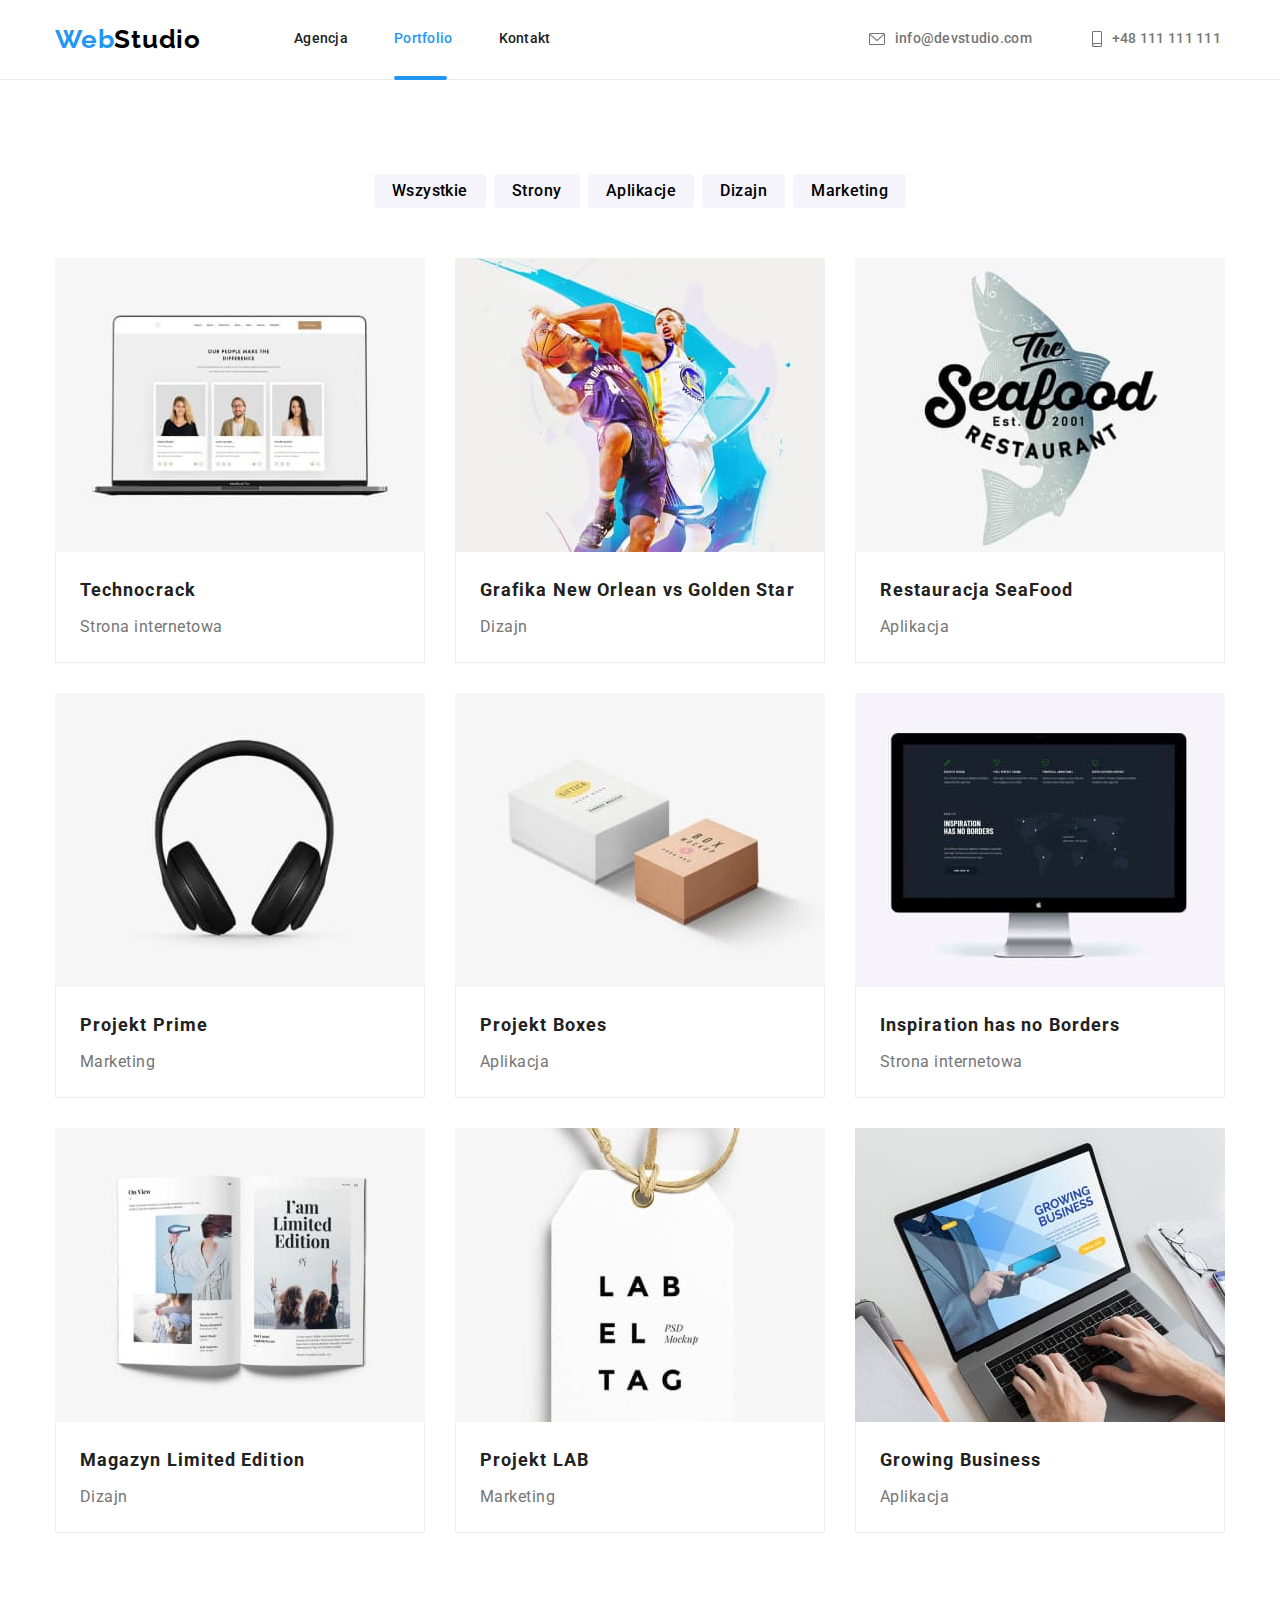
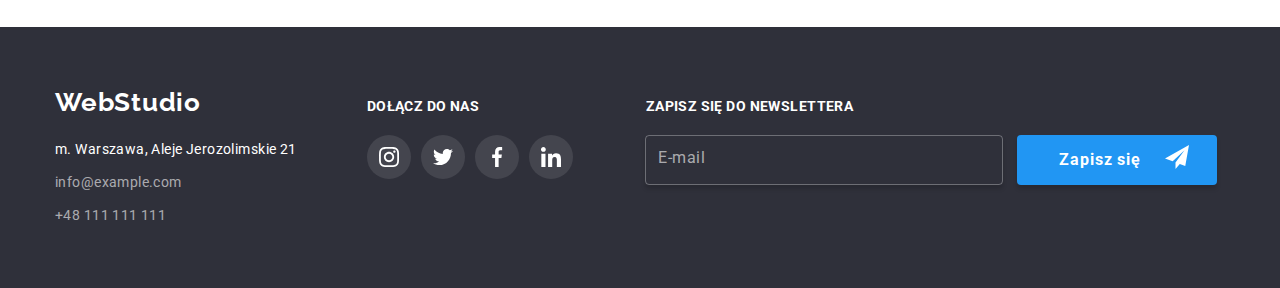
==== portfolio.html @ 15842cd3 "header bem beginning" ====
<!DOCTYPE html>
<html lang="pl">
  <head>
    <meta charset="UTF-8" />
    <meta name="viewport" content="width=device-width, initial-scale=1.0" />
    <link
      rel="stylesheet"
      href="https://cdnjs.cloudflare.com/ajax/libs/modern-normalize/1.0.0/modern-normalize.min.css"
    />
    <link rel="stylesheet" type="text/css" href="./css/style.css" />
    <link rel="preconnect" href="https://fonts.googleapis.com" />
    <link rel="preconnect" href="https://fonts.gstatic.com" crossorigin />
    <link
      href="https://fonts.googleapis.com/css2?family=Raleway:wght@700&family=Roboto:wght@400;500;700;900&display=swap"
      rel="stylesheet"
    />
    <title>Portfolio</title>
  </head>
  <body class="body">
    <header class="header header-portfolio">
      <div class="container">
        <div class="header__wrapper">
          <a class="logo" href="./index.html"><span class="logo__highlight">Web</span>Studio</a>
          <nav class="navigation">
            <ul class="navigation__list">
              <li class="navigation__element">
                <a class="navigation__link link" href="./index.html">Agencja</a>
              </li>
              <li class="navigation__element">
                <a class="navigation__link link" href="./portfolio.html"
                  ><span class="navigation__highlight">Portfolio</span></a
                >
              </li>
              <li class="navigation__element">
                <a class="navigation__link link" href="./index.html">Kontakt</a>
              </li>
            </ul>
          </nav>
       <div class="contacts">
            <ul class="contacts__list">
              <li class="contacts__element">
                <a class="contacts__link link" href="mailto:info@devstudio.com"
                  ><svg class="contacts__icon contact__icon-mail">
                    <use href="./images/icons.svg#icon-envelope"></use>
                  </svg>
                  info@devstudio.com</a
                >
              </li>
              <li class="contacts__element">
                <a class="contacts__link link" href="tel:+48111111111"
                  ><svg class="contacts__icon contact__icon-phone">
                    <use href="./images/icons.svg#icon-smartphone"></use></svg
                  >+48 111 111 111</a
                >
              </li>
            </ul>
          </div>
        </div>
      </div>
    </header>

    <main class="main">
      <div class="container">
        <div class="buttons-portfolio section">
          <ul class="buttons-portfolio-list">
            <li>
              <button class="portfolio-button" type="button">Wszystkie</button>
            </li>
            <li>
              <button class="portfolio-button" type="button">Strony</button>
            </li>
            <li>
              <button class="portfolio-button" type="button">Aplikacje</button>
            </li>
            <li>
              <button class="portfolio-button" type="button">Dizajn</button>
            </li>
            <li>
              <button class="portfolio-button" type="button">Marketing</button>
            </li>
          </ul>
        </div>
      </div>
      <div class="container">
        <div class="projects section">
          <ul class="project-list">
            <li class="project-description">
              <figure class="project-figure">
                <div class="project-image-box">
                  <img
                    src="./images/project1.jpg"
                    alt="Widok monitora laptopa, na którym wyświetlona jest strona internetowa. Strona główna wyświetla nagłówek oraz pod nim zdjęcia trzech specjalistów z krótką notą informacyjną."
                    width="370"
                    height="294"
                  />
                  <div class="overlay-portfolio">
                    <p class="overlay-portfolio-paragraph">
                      Technocrack jest popularną platformą wykorzystywaną do
                      rozpowszechniania koronawirusa. Firmy wykorzystują tę
                      platformę do celów szpiegowskich i ataków na
                      niezabezpieczone serwery konkurencji
                    </p>
                  </div>
                </div>
                <figcaption class="project-figure-caption">
                  <h4 class="project-name">Technocrack</h4>
                  <p class="project-type">Strona internetowa</p>
                </figcaption>
              </figure>
            </li>
            <li class="project-description">
              <figure class="project-figure">
                <div class="project-image-box">
                  <img
                    src="./images/project2.jpg"
                    alt="Plakat przedstawiający dwóch koszykarzy, z których jeden jest w wyskoku do rzucenia piłką, a drugi próbuje go zablokować. Akcja dzieje się na dwukolorowym niebiesko-szarym tle dodającym dynamicznego wyglądu."
                    width="370"
                    height="294"
                  />
                  <div class="overlay-portfolio">
                    <p class="overlay-portfolio-paragraph">
                      Technocrack jest popularną platformą wykorzystywaną do
                      rozpowszechniania koronawirusa. Firmy wykorzystują tę
                      platformę do celów szpiegowskich i ataków na
                      niezabezpieczone serwery konkurencji
                    </p>
                  </div>
                </div>
                <figcaption class="project-figure-caption">
                  <h4 class="project-name">
                    Grafika New Orlean vs Golden Star
                  </h4>
                  <p class="project-type">Dizajn</p>
                </figcaption>
              </figure>
            </li>
            <li class="project-description">
              <figure class="project-figure">
                <div class="project-image-box">
                  <img
                    src="./images/project3.jpg"
                    alt="Zaprojektowane logo aplikacji restauracji The Seafood. Czarne logo z nazwą, datą utworzenia i podpisem restauracja jest umieszczone na tle sylwetki pstrąga w kolorach szarości. Pstrąg umieszczony jest wertykalnie, głową do góry i zakrzywiony w lewo ogonem na dole."
                    width="370"
                    height="294"
                  />
                  <div class="overlay-portfolio">
                    <p class="overlay-portfolio-paragraph">
                      Technocrack jest popularną platformą wykorzystywaną do
                      rozpowszechniania koronawirusa. Firmy wykorzystują tę
                      platformę do celów szpiegowskich i ataków na
                      niezabezpieczone serwery konkurencji
                    </p>
                  </div>
                </div>
                <figcaption class="project-figure-caption">
                  <h4 class="project-name">Restauracja SeaFood</h4>
                  <p class="project-type">Aplikacja</p>
                </figcaption>
              </figure>
            </li>
            <li class="project-description">
              <figure class="project-figure">
                <div class="project-image-box">
                  <img
                    src="./images/project4.jpg"
                    alt="Proste czare słuchawki nauszne."
                    width="370"
                    height="294"
                  />
                  <div class="overlay-portfolio">
                    <p class="overlay-portfolio-paragraph">
                      Technocrack jest popularną platformą wykorzystywaną do
                      rozpowszechniania koronawirusa. Firmy wykorzystują tę
                      platformę do celów szpiegowskich i ataków na
                      niezabezpieczone serwery konkurencji
                    </p>
                  </div>
                </div>
                <figcaption class="project-figure-caption">
                  <h4 class="project-name">Projekt Prime</h4>
                  <p class="project-type">Marketing</p>
                </figcaption>
              </figure>
            </li>
            <li class="project-description">
              <figure class="project-figure">
                <div class="project-image-box">
                  <img
                    src="./images/project5.jpg"
                    alt=" Dwa pudełka: białe i beżowe, ustawione w pewnej odległości, ale w jednej linii. Jedno pudełko wygląda naj oddalone przedłużenie drugiego pudełka."
                    width="370"
                    height="294"
                  />
                  <div class="overlay-portfolio">
                    <p class="overlay-portfolio-paragraph">
                      Technocrack jest popularną platformą wykorzystywaną do
                      rozpowszechniania koronawirusa. Firmy wykorzystują tę
                      platformę do celów szpiegowskich i ataków na
                      niezabezpieczone serwery konkurencji
                    </p>
                  </div>
                </div>
                <figcaption class="project-figure-caption">
                  <h4 class="project-name">Projekt Boxes</h4>
                  <p class="project-type">Aplikacja</p>
                </figcaption>
              </figure>
            </li>
            <li class="project-description">
              <figure class="project-figure">
                <div class="project-image-box">
                  <img
                    src="./images/project6.jpg"
                    alt="Widok monitora komputera, na którym wyświetla się strona o czarnym tle i jasnej czcionce. Prawy, dolny róg zajmuje mapa świata w skali szarości z zaznaczonymi poprzez białe punkty różnymi miejscami."
                    width="370"
                    height="294"
                  />
                  <div class="overlay-portfolio">
                    <p class="overlay-portfolio-paragraph">
                      Technocrack jest popularną platformą wykorzystywaną do
                      rozpowszechniania koronawirusa. Firmy wykorzystują tę
                      platformę do celów szpiegowskich i ataków na
                      niezabezpieczone serwery konkurencji
                    </p>
                  </div>
                </div>
                <figcaption class="project-figure-caption">
                  <h4 class="project-name">Inspiration has no Borders</h4>
                  <p class="project-type">Strona internetowa</p>
                </figcaption>
              </figure>
            </li>
            <li class="project-description">
              <figure class="project-figure">
                <div class="project-image-box">
                  <img
                    src="./images/project7.jpg"
                    alt="Widok otwartego magazynu, w którym po lewej stronie znajduje się zdjęcie kobiety. Kobieta ta trzyma suszarkę w prawej ręce i suszy włosy w taki sposób, że całe są zwiane na jej twarz, którą całowicie przesłaniaja. Po prawej stronie magazynu znajduje się logo I'am Limited Edition oraz zdjęcie dwóch kobiet obróconych plecami do obiektywu. Kobiety mają długie brązowe włosy, stoją ramię w ramię. Każda z nich trzyma uniesioną oddaloną od koleżanki rękę do góry pokazując znak peace."
                    width="370"
                    height="294"
                  />
                  <div class="overlay-portfolio">
                    <p class="overlay-portfolio-paragraph">
                      Technocrack jest popularną platformą wykorzystywaną do
                      rozpowszechniania koronawirusa. Firmy wykorzystują tę
                      platformę do celów szpiegowskich i ataków na
                      niezabezpieczone serwery konkurencji
                    </p>
                  </div>
                </div>
                <figcaption class="project-figure-caption">
                  <h4 class="project-name">Magazyn Limited Edition</h4>
                  <p class="project-type">Dizajn</p>
                </figcaption>
              </figure>
            </li>
            <li class="project-description">
              <figure class="project-figure">
                <div class="project-image-box">
                  <img
                    src="./images/project8.jpg"
                    alt="Prezentacja prostej białej etykiety na konopnym sznurku. Etykieta czarnymi, wytłuszczonymi literami ma wydrukowany napis LAB EL TAG, w czego każdy fragment znajduje się w innym wierszu. Przy literach EL znajduje się niewielki napis wydrukowany czarną kursywą PSD Mockup. "
                    width="370"
                    height="294"
                  />
                  <div class="overlay-portfolio">
                    <p class="overlay-portfolio-paragraph">
                      Technocrack jest popularną platformą wykorzystywaną do
                      rozpowszechniania koronawirusa. Firmy wykorzystują tę
                      platformę do celów szpiegowskich i ataków na
                      niezabezpieczone serwery konkurencji
                    </p>
                  </div>
                </div>
                <figcaption class="project-figure-caption">
                  <h4 class="project-name">Projekt LAB</h4>
                  <p class="project-type">Marketing</p>
                </figcaption>
              </figure>
            </li>
            <li class="project-description">
              <figure class="project-figure">
                <div class="project-image-box">
                  <img
                    src="./images/project9.jpg"
                    alt=" Widok laptopa, na którego klawiaturze ktoś trzyma dłonie. Na monitorze wyświetla się strona internetowa o niebieskim nagłówku GROWING BUSINESS po prawej stronie. Po lewej stronie znajduje się zdjęcie sylwetki mężczyzny w grafitowym garniturze, od szyji do pasa, Mężczyzna trzyma w dłoni tablet, na który wskazuje palcem."
                    width="370"
                    height="294"
                  />
                  <div class="overlay-portfolio">
                    <p class="overlay-portfolio-paragraph">
                      Technocrack jest popularną platformą wykorzystywaną do
                      rozpowszechniania koronawirusa. Firmy wykorzystują tę
                      platformę do celów szpiegowskich i ataków na
                      niezabezpieczone serwery konkurencji
                    </p>
                  </div>
                </div>
                <figcaption class="project-figure-caption">
                  <h4 class="project-name">Growing Business</h4>
                  <p class="project-type">Aplikacja</p>
                </figcaption>
              </figure>
            </li>
          </ul>
        </div>
      </div>
    </main>
    <footer class="footer">
      <div class="container">
        <div class="footer-box">
          <div class="footer-left">
            <a class="logo" href="./index.html"><span>Web</span>Studio</a>
            <address class="address">
              <ul class="address-list">
                <li>m. Warszawa, Aleje Jerozolimskie 21</li>
                <li>
                  <a class="footer-link link" href="mailto:info@example.com"
                    >info@example.com</a
                  >
                </li>
                <li>
                  <a class="footer-link link" href="tel:+48111111111"
                    >+48 111 111 111</a
                  >
                </li>
              </ul>
            </address>
          </div>
          <div class="footer-media">
            <h3 class="footer-media-header">Dołącz do nas</h3>

            <ul class="footer-media-list">
              <li>
                <a
                  href="https://www.instagram.com/"
                  rel="noopener noreferrer"
                  target="_blank"
                >
                  <svg class="footer-media-icon">
                    <use href="./images/icons.svg#icon-instagram"></use></svg
                ></a>
              </li>
              <li>
                <a
                  href="https://www.twitter.com/"
                  rel="noopener noreferrer"
                  target="_blank"
                >
                  <svg class="footer-media-icon">
                    <use href="./images/icons.svg#icon-twitter"></use></svg
                ></a>
              </li>
              <li>
                <a
                  href="https://www.facebook.com/"
                  rel="noopener noreferrer"
                  target="_blank"
                >
                  <svg class="footer-media-icon">
                    <use href="./images/icons.svg#icon-facebook"></use></svg
                ></a>
              </li>
              <li>
                <a
                  href="https://www.linkedin.com/"
                  rel="noopener noreferrer"
                  target="_blank"
                >
                  <svg class="footer-media-icon">
                    <use href="./images/icons.svg#icon-linkedin"></use></svg
                ></a>
              </li>
            </ul>
          </div>
          <div class="footer-sub">
            <form class="footer-form" name="signup-footer-form">
              <fieldset class="footer-form-fieldset">
                <label class="footer-form-label" for="sub-email"
                  >Zapisz się do newslettera</label
                >

                <input
                  class="footer-form-input"
                  type="email"
                  name="subscribtion-email"
                  id="sub-email"
                  placeholder="E-mail"
                  required
                />
              </fieldset>
              <button class="footer-form-button" type="submit">
                Zapisz się<svg class="footer-form-icon">
                  <use href="./images/icons.svg#icon-send"></use>
                </svg>
              </button>
            </form>
          </div>
        </div>
      </div>
    </footer>
  </body>
</html>
---- css/style.css ----
/* General settings */
:root {
  --brand-color: #2196f3;
  --pure-white: #fff;
  --secound-white: #f5f4fa;
  --creme-white: #ececec;
  --grey-icons: #afb1b8;
  --grey-circle: rgba(255, 255, 255, 0.1);
  --grey-tone: #757575;
  --grey-shadow: rgba(255, 255, 255, 0.6);
  --background-blueish: #2f303a;
}

.body {
  font-family: 'Roboto', sans-serif;
  font-size: 14px;
  font-weight: 400;
  background-color: #e5e5e5;
  color: #212121;
  line-height: 1.14;
  max-width: 1600px;
  margin: 0 auto;
  box-shadow: 0px 4px 4px rgba(0, 0, 0, 0.25), 0px 4px 4px rgba(0, 0, 0, 0.25);
}
/* General settings */
/*  */
/* Box settings */
h1,
h2,
h3,
h4,
p,
ul {
  margin: 0 0;
  padding: 0 0;
}
.container {
  max-width: 1200px;
  padding: 0 15px;
  margin: auto;
}
.section {
  padding-top: 94px;
  padding-bottom: 94px;
}
.buttons-portfolio {
  padding-bottom: 0px;
}
.projects {
  padding-top: 50px;
}
.header,
.header-portfolio {
  padding: 23.94px;
  background-color: var(--pure-white);
  border-bottom: 1px solid var(--creme-white);
  position: relative;
}
.header__wrapper {
  display: flex;
  align-items: center;
  justify-content: space-between;
  padding-right: 2px;
}
.navigation {
  display: flex;
  flex-grow: 2;
}
.navigation__list {
  display: flex;
  padding-left: 93px;
  gap: 46px;
}
.contacts {
  display: flex;
  justify-self: flex-end;
  align-items: center;
}
.contacts__list {
  display: flex;
  gap: 50px;
  padding-right: 2px;
}
.contacts__link {
  display: flex;
  align-items: center;
}
.footer-box {
  display: flex;
  gap: 70px;
}
.description {
  padding-bottom: 0px;
}
.description-list {
  display: flex;
  justify-items: center;
  gap: 30px;
}
.introduction {
  background-color: var(--background-blueish);
  background-image: linear-gradient(rgba(47, 48, 58, 0.4), rgba(47, 48, 58, 0.4)),
    url('../images/backgroundimage.jpg');
  background-size: cover;
  background-clip: padding-box;
  width: 100%;
  height: 100%;
  background-position: center;
  padding: 200px;
}
.team {
  background-color: var(--secound-white);
}

.team-member {
  background-color: var(--pure-white);
  box-shadow: 0px 1px 3px rgba(0, 0, 0, 0.12), 0px 1px 1px rgba(0, 0, 0, 0.14),
    0px 2px 1px rgba(0, 0, 0, 0.2);
  border-radius: 0px 0px 4px 4px;
}
.footer {
  background-color: var(--background-blueish);
  padding-top: 60px;
  padding-bottom: 60px;
}
.main {
  background-color: var(--pure-white);
}
.team-member-figure {
  display: block;
  width: 100%;
  margin: 0 0;
}
.project-list {
  flex-basis: auto;
  display: flex;
  flex-wrap: wrap;
  gap: 30px;
  padding: 0;
}
.project-description {
  max-width: 370px;
  background-color: var(--pure-white);
  overflow: hidden;
  transition: box-shadow 250ms;
  transition-timing-function: cubic-bezier(0.4, 0, 0.2, 1);
}
.project-description:hover,
.project-description:focus {
  box-shadow: 0px 1px 1px rgba(0, 0, 0, 0.12), 0px 4px 4px rgba(0, 0, 0, 0.06),
    1px 4px 6px rgba(0, 0, 0, 0.16);
}
.project-figure {
  margin: 0 0;
  display: block;
}
.project-figure-caption {
  border: 1px solid #eee;
  border-top: none;
}
.project-figure img {
  display: block;
  width: 100%;
}
.client {
  border: 1px solid #afb1b8;
  border-radius: 4px;
  width: 170px;
  height: 92px;
  transition: fill 250ms, border-color 250ms;
  transition-timing-function: cubic-bezier(0.4, 0, 0.2, 1);
}
/* Box settings */
/*  */
/* Logo settings */
.logo {
  display: flex;
  justify-self: flex-start;
  font-family: 'Raleway';
  font-weight: 700;
  font-size: 26px;
  line-height: 1.19;
  letter-spacing: 0.03em;
  text-decoration: none;
  cursor: pointer;
}
.header .logo,
.header-portfolio .logo {
  color: #000;
}
.logo__highlight {
  color: var(--brand-color);
}
.footer .logo {
  color: var(--pure-white);
  padding-bottom: 20px;
}

/* Logo settings */
/*  */
/* Link settings */
.link {
  text-decoration: none;
  transition: color 250ms;
  transition-timing-function: cubic-bezier(0.4, 0, 0.2, 1);
}
a.link {
  color: inherit;
}
.link:hover,
.link:focus {
  color: var(--brand-color);
}
.navigation__highlight {
  color: var(--brand-color);
}
.header-portfolio .navigation__highlight::after {
  content: '';
  display: block;
  background-color: var(--brand-color);
  width: 58px;
  height: 4px;
  border: 1px;
  border-radius: 2px;
  position: absolute;
  bottom: -1px;
}
.header .navigation__highlight::after {
  content: '';
  display: block;
  background-color: var(--brand-color);
  width: 53px;
  height: 4px;
  border: 1px;
  border-radius: 2px;
  position: absolute;
  bottom: -1px;
}
.link:active,
.link:visited {
  color: initial;
}
.navigation__link {
  font-weight: 500;
  letter-spacing: 0.02em;
}
.navigation__link:hover,
.navigation__link:focus,
.footer-link:hover,
.footer-link:focus {
  color: var(--brand-color);
}
.contacts a {
  font-weight: 500;
  letter-spacing: 0.02em;
  color: var(--grey-tone);
}
.address-list a {
  color: var(--grey-shadow);
}

/* Link settings */
/*  */
/* Buttons of all type */
.introduction-button {
  margin: 0 auto;
  display: block;
  font-family: 'Roboto', sans-serif;
  width: 200px;
  height: 50px;
  font-weight: 700;
  font-size: 16px;
  line-height: 1.88;
  text-align: center;
  letter-spacing: 0.06em;
  color: var(--pure-white);
  background-color: var(--brand-color);
  box-shadow: 0px 4px 4px rgba(0, 0, 0, 0.15);
  border-radius: 4px;
  border: none;
  cursor: pointer;
}
.portfolio-button {
  font-family: 'Roboto', sans-serif;
  background-color: var(--secound-white);
  border: none;
  border-radius: 4px;
  font-weight: 500;
  font-size: 16px;
  line-height: 1.62;
  text-align: center;
  letter-spacing: 0.03em;
  cursor: pointer;
  padding: 4px 18px;
  transition: box-shadow 250ms, color 250ms, border-color 250ms, background 250ms;
  transition-timing-function: cubic-bezier(0.4, 0, 0.2, 1);
}

.portfolio-button:hover,
.portfolio-button:focus {
  background: var(--brand-color);
  color: var(--pure-white);
  box-shadow: 0px 3px 1px rgba(0, 0, 0, 0.1), 0px 1px 2px rgba(0, 0, 0, 0.08),
    0px 2px 2px rgba(0, 0, 0, 0.12);
}
/* Buttons of all type */
/*  */
/* List settings */
.navigation__list,
.contacts__list,
.secound-list,
.team-list,
.description-list,
.address-list,
.project-list,
.buttons-portfolio-list,
.footer-media-list,
.team-media-list,
.clients-list {
  list-style: none;
}
.secound-list {
  display: flex;
  gap: 30px;
}
.description-list-header {
  font-weight: 700;
  text-transform: uppercase;
  padding-bottom: 10px;
  padding-top: 30px;
}
.description-list-paragraf {
  line-height: 1.71;
  letter-spacing: 0.03em;
  color: var(--grey-tone);
}
.address-list {
  font-style: normal;
  line-height: 1.71;
  letter-spacing: 0.03em;
  color: var(--pure-white);
  display: flex;
  flex-direction: column;
  gap: 9px;
}
.team-list {
  display: flex;
  gap: 30px;
}
.buttons-portfolio-list {
  display: flex;
  gap: 8px;
  justify-content: center;
}
.footer-media-list,
.team-media-list {
  display: flex;
  gap: 10px;
  flex-wrap: nowrap;
}
.team-media-list {
  justify-content: center;
  padding-bottom: 30px;
}
.clients-list {
  display: flex;
  gap: 30px;
  flex-wrap: nowrap;
  justify-content: center;
}
/* List settings */
/*  */
/* Header settings */
.introduction-header {
  margin: 0 auto;
  max-width: 696px;
  font-weight: 900;
  font-size: 44px;
  line-height: 1.36;
  text-align: center;
  letter-spacing: 0.06em;
  text-transform: uppercase;
  color: var(--pure-white);
  padding-bottom: 30px;
}
.secound-header {
  padding-bottom: 50px;
  font-weight: 700;
  font-size: 36px;
  line-height: 1.16;
  letter-spacing: 0.03em;
  text-align: center;
}
.team-header {
  font-weight: 700;
  letter-spacing: 0.03em;
  text-transform: uppercase;
}
.footer-media-header {
  font-size: inherit;
  font-weight: 700;
  letter-spacing: 0.03em;
  text-transform: uppercase;
  color: var(--pure-white);
  padding-top: 12px;
  padding-bottom: 20px;
  font-style: normal;
}
/* Header settings */
/*  */
/* Description settings */
.teammate {
  padding-top: 30px;
  padding-bottom: 10px;
  font-weight: 500;
  font-size: 16px;
  line-height: 1.18;
  letter-spacing: 0.03em;
  text-align: center;
}
.teammate-job {
  padding-bottom: 16px;
  font-size: 16px;
  line-height: 1.18;
  letter-spacing: 0.03em;
  text-align: center;
  color: var(--grey-tone);
}
.project-name {
  font-weight: 700;
  font-size: 18px;
  line-height: 2;
  letter-spacing: 0.06em;
  padding-left: 24px;
  padding-top: 20px;
  padding-bottom: 4px;
}
.project-type {
  font-size: 16px;
  line-height: 1.88;
  letter-spacing: 0.03em;
  color: var(--grey-tone);
  padding-left: 24px;
  padding-bottom: 20px;
}

/* Description settings */
/* SVG-icons */
.contacts__icon {
  display: inline-block;
  height: 16px;
}
.contact__icon-phone {
  width: 30px;
}
.contact__icon-mail {
  width: 36px;
}
.contacts__element:hover,
.contacts__element:focus {
  --color4: var(--brand-color);
}
.footer-media-icon {
  width: 44px;
  height: 44px;
  fill: var(--pure-white);
  background-color: var(--grey-circle);
  border-radius: 50%;
  transition: background-color 250ms;
  transition-timing-function: cubic-bezier(0.4, 0, 0.2, 1);
}
.footer-media-icon:hover,
.footer-media-icon:focus {
  background-color: var(--brand-color);
}
.team-media-icon {
  width: 44px;
  height: 44px;
  border-radius: 50%;
  fill: var(--grey-icons);
  transition: fill 250ms, background-color 250ms;
  transition-timing-function: cubic-bezier(0.4, 0, 0.2, 1);
}
.team-media-icon:hover,
.team-media-icon:focus {
  fill: var(--pure-white);
  background-color: var(--brand-color);
}
.client-logo {
  width: 100%;
  height: 100%;
  fill: var(--grey-icons);
  transition: fill 250ms, border-color 250ms;
  transition-timing-function: cubic-bezier(0.4, 0, 0.2, 1);
}
.client-logo:hover,
.client-logo:focus,
.client:hover,
.client:focus {
  fill: var(--brand-color);
  border-color: var(--brand-color);
}
.description-element {
  display: flex;
  width: 270px;
  height: 120px;
  background-color: var(--secound-white);
  border-radius: 4px;
  justify-content: space-around;
  align-items: center;
}
.description-icon {
  width: 70px;
  height: 70px;
}
/* SVG-icons */
/* overlay */
.overlay-portfolio-paragraph {
  font-size: 18px;
  line-height: 1.33;
  letter-spacing: 0.03em;
  color: var(--pure-white);
  padding: 49px 5px 49px 24px;
}
.project-image-box {
  position: relative;
  overflow: hidden;
}
.overlay-portfolio {
  width: 100%;
  height: 100%;
  position: absolute;
  background-color: rgba(33, 150, 243, 0.9);
  transform: translateY(100%);
  will-change: transform;
  transition: transform 250ms;
  transition-timing-function: cubic-bezier(0.4, 0, 0.2, 1);
}

.project-description:hover .overlay-portfolio {
  transform: translateY(-100%);
}
.secound-list-element {
  position: relative;
}
.secound-list-image img {
  display: block;
}
.secound-list-overlay {
  display: block;
  position: absolute;
  width: 370px;
  height: 70px;
  padding-block: 27px;
  background-color: rgba(47, 48, 58, 0.8);
  bottom: 0;
}
.secound-list-overlay p {
  font-weight: 700;
  text-align: center;
  letter-spacing: 0.03em;
  text-transform: uppercase;
  color: var(--pure-white);
}
/* overlay */
/* Modal */
.modal {
  display: flex;
  background: rgba(0, 0, 0, 0.2);
  position: fixed;
  left: 0;
  right: 0;
  top: 0;
  bottom: 0;
  transition: visibility, opacity;
  transition-duration: 500ms;
  transition-timing-function: cubic-bezier(0.4, 0, 0.2, 1);
}
.is-hidden {
  visibility: hidden;
  opacity: 0;
  pointer-events: none;
}
.modal-box {
  box-sizing: border-box;
  width: 528px;
  height: 581px;
  background-color: var(--pure-white);
  box-shadow: 0px 1px 3px rgba(0, 0, 0, 0.12), 0px 1px 1px rgba(0, 0, 0, 0.14),
    0px 2px 1px rgba(0, 0, 0, 0.2);
  border-radius: 4px;
  cursor: initial;
  margin: auto;
  position: relative;
}
.btn-modal {
  position: absolute;
  top: 14px;
  right: 14px;
  width: 30px;
  height: 30px;
  border-radius: 50%;
  border: 1px solid rgba(0, 0, 0, 0.1);
  background-color: var(--pure-white);
  cursor: pointer;
}
.btn-modal-icon {
  fill: #000;
  width: 11px;
  height: 11px;
}
/* Modal */
/* form */
.sign-up-form {
  width: 100%;
  height: 100%;
  display: flex;
  flex-direction: column;
  justify-content: space-between;
}
.sign-up-form-legend {
  font-weight: 700;
  font-size: 20px;
  line-height: 1.15;
  text-align: center;
  letter-spacing: 0.03em;
  margin-top: 40px;
  margin-bottom: 30px;
}
.sign-up-label {
  font-size: 12px;
  line-height: 1.16;
  letter-spacing: 0.01em;
  color: var(--grey-tone);
  position: absolute;
  top: -18px;
  left: 0;
}
.sign-up-input {
  width: 100%;
  border: none;
  outline: none;
  font-size: 12px;
  letter-spacing: 0.01em;
  line-height: 1.16;
}
.sign-up-input::placeholder {
  font-size: 12px;
  line-height: 1.16;
  letter-spacing: 0.01em;
  color: rgba(117, 117, 117, 0.5);
}

.sign-up-fieldset {
  display: flex;
  position: relative;
  width: 448px;
  height: 40px;
  border: 1px solid rgba(33, 33, 33, 0.2);
  border-radius: 4px;
  margin-bottom: 28px;
  margin-left: 40px;
  padding-left: 12px;
  padding-block: 10px;
  margin-top: 0;
  will-change: bordercolor, fill;
  transition: fill 250ms, border-color 250ms;
  transition-timing-function: cubic-bezier(0.4, 0, 0.2, 1);
}
.comment-fieldset {
  width: 448px;
  height: 120px;
  resize: none;
  position: relative;
  border: 1px solid rgba(33, 33, 33, 0.2);
  border-radius: 4px;
  margin-bottom: 20px;
  margin-left: 40px;
  padding-left: 16px;
  padding-block: 11px;
  margin-top: 0;
}

.policy-link {
  color: var(--brand-color);
}
.sign-up-form-icon {
  width: 18px;
  height: 18px;
  display: flex;
  align-self: center;
  margin-right: 12px;
}
.sign-up-button {
  display: block;
  width: 200px;
  height: 50px;
  background: var(--brand-color);
  box-shadow: 0px 4px 4px rgba(0, 0, 0, 0.15);
  border-radius: 4px;
  border: none;
  cursor: pointer;
  font-weight: 700;
  font-size: 16px;
  line-height: 1.88;
  text-align: center;
  letter-spacing: 0.06em;
  color: var(--pure-white);
  font-family: inherit;
  margin-left: 164px;
  margin-bottom: 40px;
  padding: 0;
}

.sign-up-fieldset:focus-within,
.comment-fieldset:focus-within,
.sign-up-fieldset:hover,
.comment-fieldset:hover {
  border-color: var(--brand-color);
  fill: var(--brand-color);
}

.policy-checkbox-label {
  margin-top: 0;
  margin-bottom: 30px;
  margin-left: 77px;
  font-weight: 400;
  font-size: 14px;
  line-height: 1.71;
  letter-spacing: 0.03em;
  color: var(--grey-tone);
  position: relative;
}
.hidden-input {
  -moz-appearance: none;
  -webkit-appearance: none;
  appearance: none;
}
.build-in-checkbox {
  display: block;
  position: absolute;
  cursor: pointer;
  left: -22px;
  top: 3px;
  width: 16px;
  height: 15px;
  border: 2px #212121 solid;
  border-radius: 2px;
}
.custom-mark {
  position: absolute;
  display: block;
  width: 16px;
  height: 15px;
  left: -22px;
  top: 3px;
  border-radius: 2px;
  transition: background-color 250ms;
  transition-timing-function: cubic-bezier(0.4, 0, 0.2, 1);
}
.checked-mark {
  width: 13px;
  height: 10px;
  position: absolute;
  top: 3px;
  left: 1px;
}
.policy-checkbox-label input:checked ~ .custom-mark {
  background-color: var(--brand-color);
}
/* Form */
/* footer form */
.footer-form-button {
  width: 200px;
  height: 50px;
  background: var(--brand-color);
  box-shadow: 0px 4px 4px rgba(0, 0, 0, 0.15);
  color: var(--pure-white);
  font-weight: 700;
  font-size: 16px;
  line-height: 1.88;
  letter-spacing: 0.06em;
  border-radius: 4px;
  border: none;
  position: relative;
  text-align: left;
  padding-left: 42px;
  cursor: pointer;
}
.footer-form-icon {
  fill: var(--pure-white);
  width: 24px;
  height: 24px;
  position: absolute;
  right: 28px;
}
.footer-form-input {
  background-color: var(--background-blueish);
  border: none;
  outline: none;
  color: var(--pure-white);
  width: 100%;
  height: 100%;
}
.footer-form-input::placeholder {
  font-size: 16px;
  line-height: 1.25;
  letter-spacing: 0.03em;
  color: var(--grey-shadow);
}
.footer-form {
  display: flex;
  flex-wrap: nowrap;
  gap: 12px;
}
.footer-sub {
  padding-top: 48px;
}

.footer-form-fieldset {
  width: 358px;
  height: 50px;
  border: 1px solid rgba(255, 255, 255, 0.3);
  border-radius: 4px;
  position: relative;
  box-shadow: 0px 4px 4px rgba(0, 0, 0, 0.15);
}
.footer-form-label {
  font-size: inherit;
  font-weight: 700;
  line-height: 1.14;
  letter-spacing: 0.03em;
  text-transform: uppercase;
  color: var(--pure-white);
  position: absolute;
  top: -37px;
  left: 0;
}
/* footer form  */
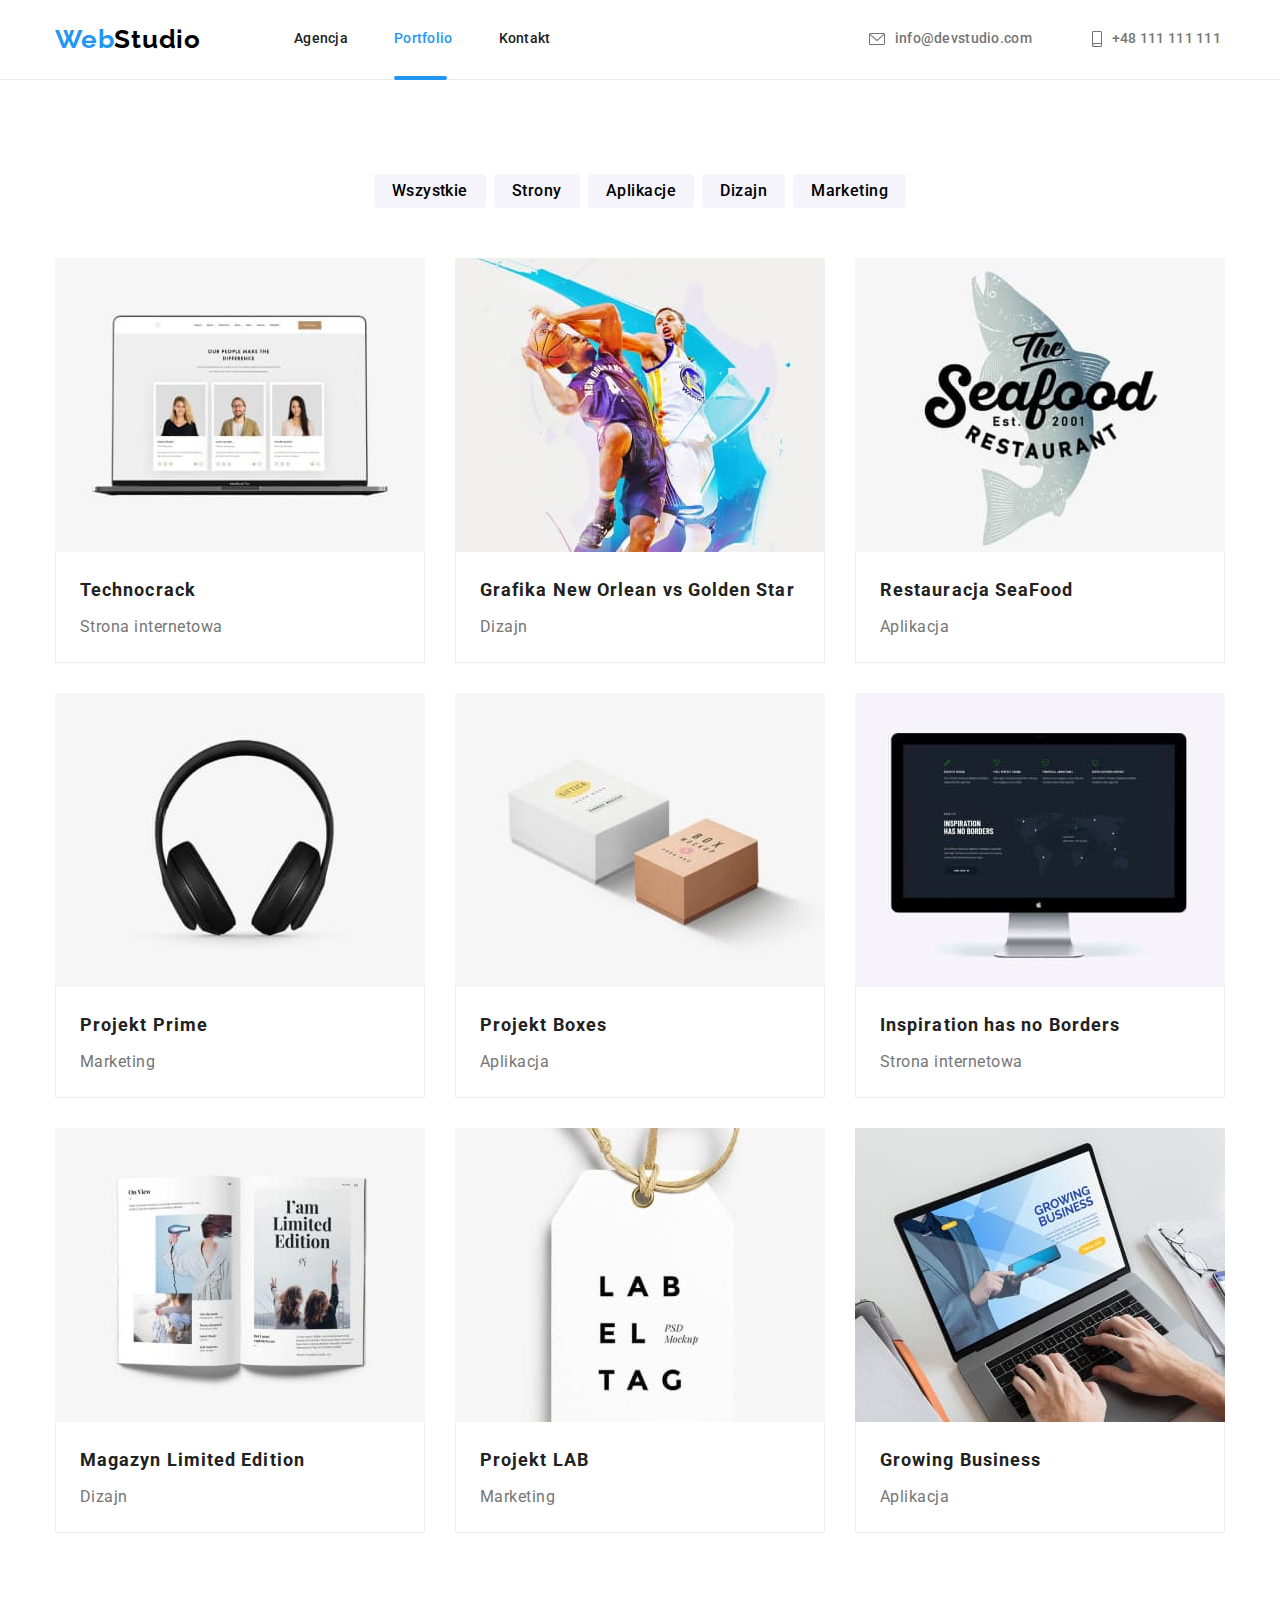
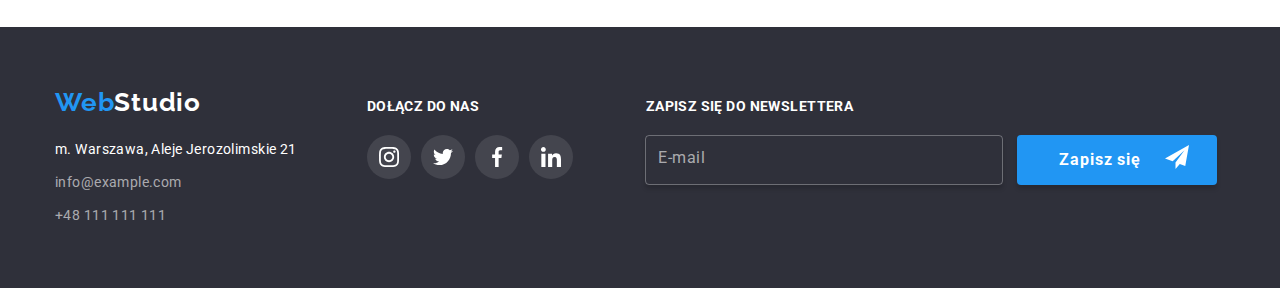
==== commit 9df7744d: "buttons hightlight settings" ====
--- a/portfolio.html
+++ b/portfolio.html
@@ -20,7 +20,9 @@
     <header class="header header-portfolio">
       <div class="container">
         <div class="header__wrapper">
-          <a class="logo" href="./index.html"><span class="logo__highlight">Web</span>Studio</a>
+          <a class="logo" href="./index.html"
+            ><span class="logo__highlight">Web</span>Studio</a
+          >
           <nav class="navigation">
             <ul class="navigation__list">
               <li class="navigation__element">
@@ -36,7 +38,7 @@
               </li>
             </ul>
           </nav>
-       <div class="contacts">
+          <div class="contacts">
             <ul class="contacts__list">
               <li class="contacts__element">
                 <a class="contacts__link link" href="mailto:info@devstudio.com"
@@ -64,19 +66,29 @@
         <div class="buttons-portfolio section">
           <ul class="buttons-portfolio-list">
             <li>
-              <button class="portfolio-button" type="button">Wszystkie</button>
+              <button class="button portfolio-button" type="button">
+                Wszystkie
+              </button>
             </li>
             <li>
-              <button class="portfolio-button" type="button">Strony</button>
+              <button class="button portfolio-button" type="button">
+                Strony
+              </button>
             </li>
             <li>
-              <button class="portfolio-button" type="button">Aplikacje</button>
+              <button class="button portfolio-button" type="button">
+                Aplikacje
+              </button>
             </li>
             <li>
-              <button class="portfolio-button" type="button">Dizajn</button>
+              <button class="button portfolio-button" type="button">
+                Dizajn
+              </button>
             </li>
             <li>
-              <button class="portfolio-button" type="button">Marketing</button>
+              <button class="button portfolio-button" type="button">
+                Marketing
+              </button>
             </li>
           </ul>
         </div>
@@ -308,9 +320,11 @@
     </main>
     <footer class="footer">
       <div class="container">
-        <div class="footer-box">
+        <div class="footer__wrapper">
           <div class="footer-left">
-            <a class="logo" href="./index.html"><span>Web</span>Studio</a>
+            <a class="logo" href="./index.html"
+              ><span class="logo__highlight">Web</span>Studio</a
+            >
             <address class="address">
               <ul class="address-list">
                 <li>m. Warszawa, Aleje Jerozolimskie 21</li>
@@ -389,7 +403,7 @@
                   required
                 />
               </fieldset>
-              <button class="footer-form-button" type="submit">
+              <button class="button footer-form-button" type="submit">
                 Zapisz się<svg class="footer-form-icon">
                   <use href="./images/icons.svg#icon-send"></use>
                 </svg>
--- a/css/style.css
+++ b/css/style.css
@@ -85,7 +85,7 @@
   display: flex;
   align-items: center;
 }
-.footer-box {
+.footer__wrapper {
   display: flex;
   gap: 70px;
 }
@@ -262,36 +262,33 @@
 /* Link settings */
 /*  */
 /* Buttons of all type */
-.introduction-button {
-  margin: 0 auto;
+.button {
   display: block;
   font-family: 'Roboto', sans-serif;
-  width: 200px;
-  height: 50px;
-  font-weight: 700;
   font-size: 16px;
-  line-height: 1.88;
   text-align: center;
-  letter-spacing: 0.06em;
-  color: var(--pure-white);
-  background-color: var(--brand-color);
-  box-shadow: 0px 4px 4px rgba(0, 0, 0, 0.15);
   border-radius: 4px;
   border: none;
   cursor: pointer;
+  box-shadow: 0px 4px 4px rgba(0, 0, 0, 0.15);
+}
+.introduction__button {
+  margin: 0 auto;
+  width: 200px;
+  height: 50px;
+  font-weight: 700;
+  line-height: 1.88;
+  letter-spacing: 0.06em;
+  color: var(--pure-white);
+  background-color: var(--brand-color);
 }
 .portfolio-button {
-  font-family: 'Roboto', sans-serif;
   background-color: var(--secound-white);
-  border: none;
-  border-radius: 4px;
   font-weight: 500;
-  font-size: 16px;
   line-height: 1.62;
-  text-align: center;
-  letter-spacing: 0.03em;
-  cursor: pointer;
+  letter-spacing: 0.03em;
   padding: 4px 18px;
+  box-shadow: none;
   transition: box-shadow 250ms, color 250ms, border-color 250ms, background 250ms;
   transition-timing-function: cubic-bezier(0.4, 0, 0.2, 1);
 }
@@ -371,7 +368,7 @@
 /* List settings */
 /*  */
 /* Header settings */
-.introduction-header {
+.introduction__header {
   margin: 0 auto;
   max-width: 696px;
   font-weight: 900;
@@ -692,21 +689,13 @@
   margin-right: 12px;
 }
 .sign-up-button {
-  display: block;
   width: 200px;
   height: 50px;
   background: var(--brand-color);
-  box-shadow: 0px 4px 4px rgba(0, 0, 0, 0.15);
-  border-radius: 4px;
-  border: none;
-  cursor: pointer;
-  font-weight: 700;
-  font-size: 16px;
+  font-weight: 700;
   line-height: 1.88;
-  text-align: center;
   letter-spacing: 0.06em;
   color: var(--pure-white);
-  font-family: inherit;
   margin-left: 164px;
   margin-bottom: 40px;
   padding: 0;
@@ -774,18 +763,13 @@
   width: 200px;
   height: 50px;
   background: var(--brand-color);
-  box-shadow: 0px 4px 4px rgba(0, 0, 0, 0.15);
-  color: var(--pure-white);
-  font-weight: 700;
-  font-size: 16px;
+  color: var(--pure-white);
+  font-weight: 700;
   line-height: 1.88;
   letter-spacing: 0.06em;
-  border-radius: 4px;
-  border: none;
   position: relative;
   text-align: left;
   padding-left: 42px;
-  cursor: pointer;
 }
 .footer-form-icon {
   fill: var(--pure-white);
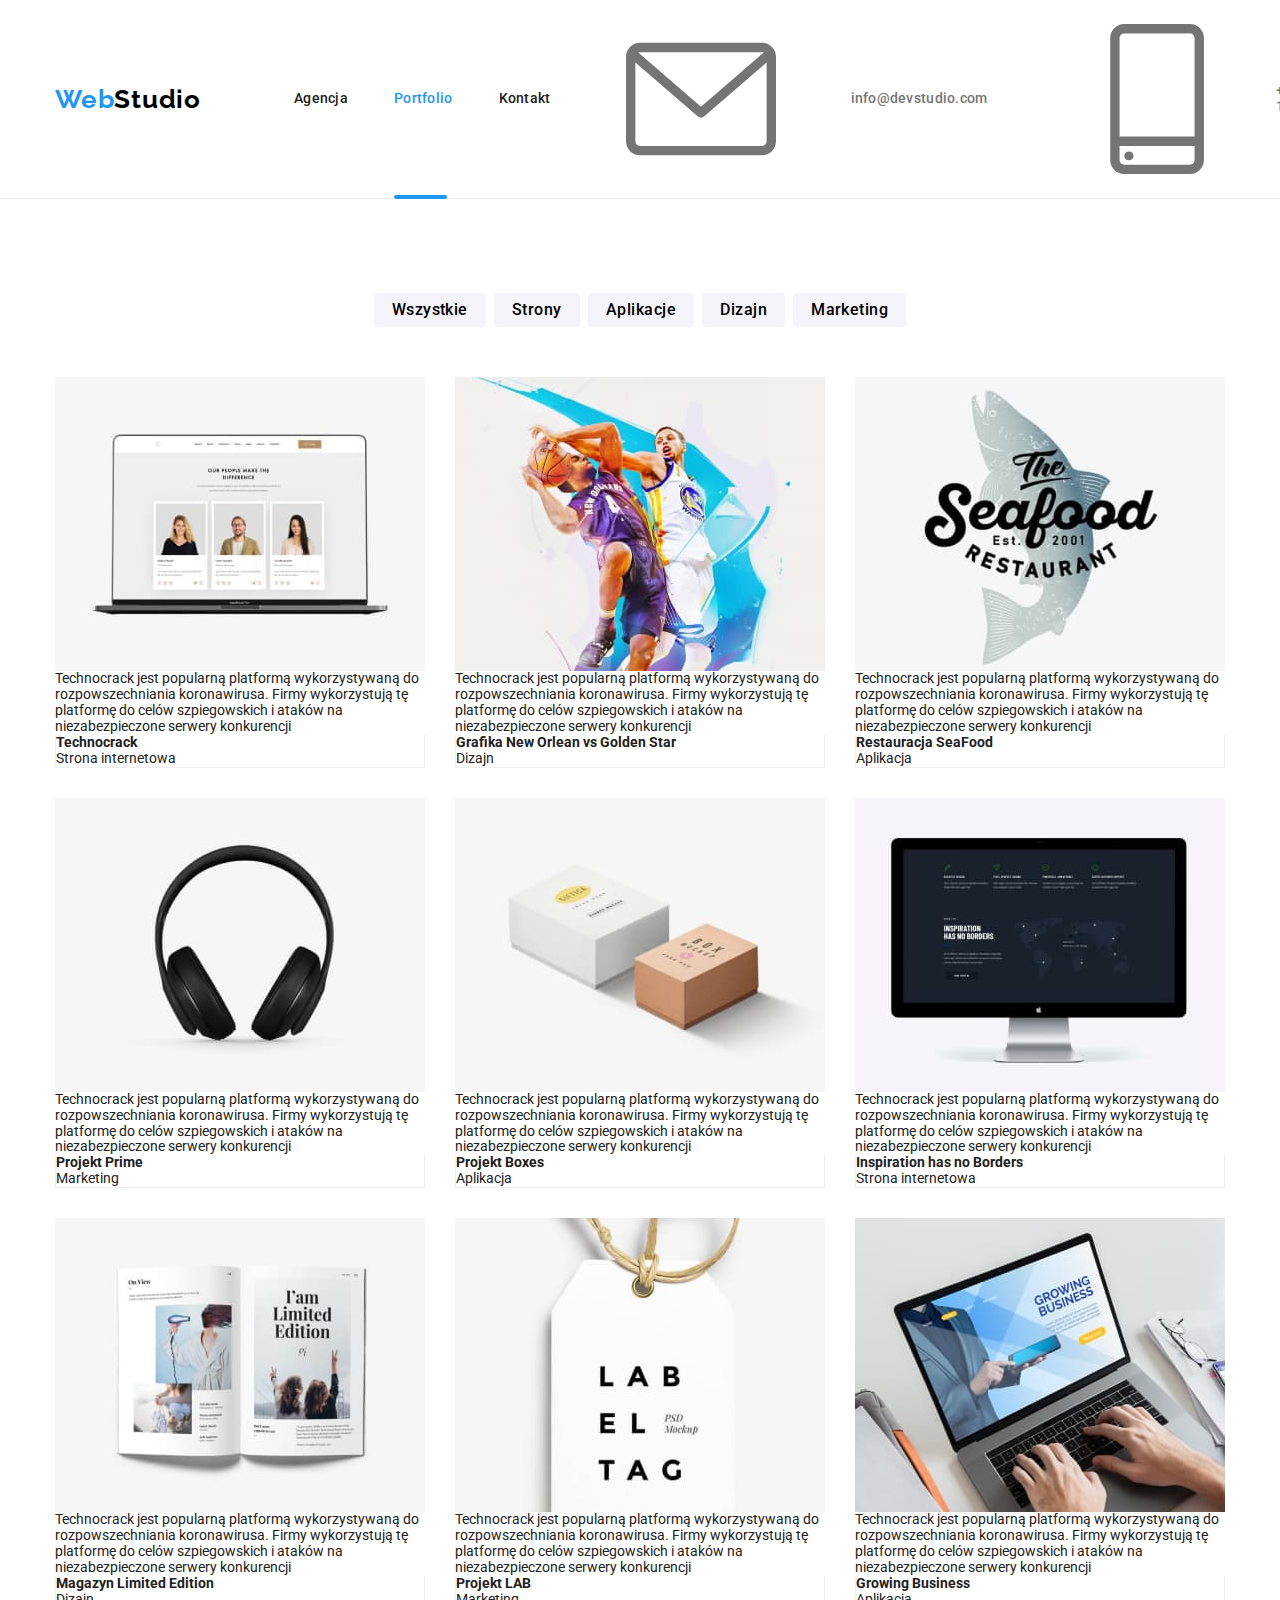
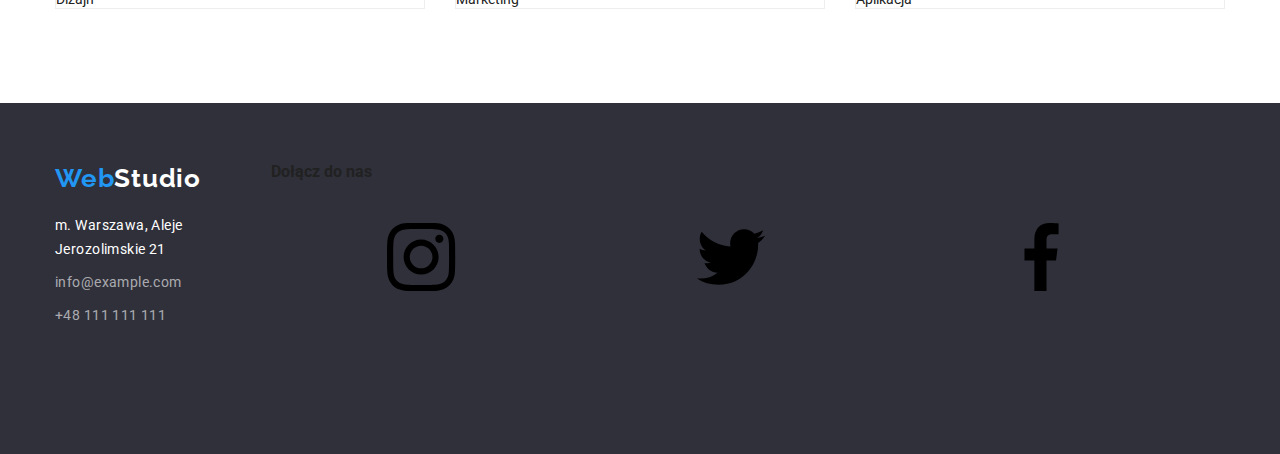
==== commit fff0d8b1: "sass" ====
--- a/portfolio.html
+++ b/portfolio.html
@@ -24,7 +24,7 @@
             ><span class="logo__highlight">Web</span>Studio</a
           >
           <nav class="navigation">
-            <ul class="navigation__list">
+            <ul class="list navigation__list">
               <li class="navigation__element">
                 <a class="navigation__link link" href="./index.html">Agencja</a>
               </li>
@@ -39,10 +39,10 @@
             </ul>
           </nav>
           <div class="contacts">
-            <ul class="contacts__list">
+            <ul class="list contacts__list">
               <li class="contacts__element">
                 <a class="contacts__link link" href="mailto:info@devstudio.com"
-                  ><svg class="contacts__icon contact__icon-mail">
+                  ><svg class="contacts__icon contacts__icon-mail">
                     <use href="./images/icons.svg#icon-envelope"></use>
                   </svg>
                   info@devstudio.com</a
@@ -50,7 +50,7 @@
               </li>
               <li class="contacts__element">
                 <a class="contacts__link link" href="tel:+48111111111"
-                  ><svg class="contacts__icon contact__icon-phone">
+                  ><svg class="contacts__icon contacts__icon-phone">
                     <use href="./images/icons.svg#icon-smartphone"></use></svg
                   >+48 111 111 111</a
                 >
@@ -63,30 +63,26 @@
 
     <main class="main">
       <div class="container">
-        <div class="buttons-portfolio section">
-          <ul class="buttons-portfolio-list">
-            <li>
-              <button class="button portfolio-button" type="button">
+        <div class="section menu">
+          <ul class="list menu__list">
+            <li class="menu__element">
+              <button class="button menu__button" type="button">
                 Wszystkie
               </button>
             </li>
-            <li>
-              <button class="button portfolio-button" type="button">
-                Strony
-              </button>
-            </li>
-            <li>
-              <button class="button portfolio-button" type="button">
+            <li class="menu__element">
+              <button class="button menu__button" type="button">Strony</button>
+            </li>
+            <li class="menu__element">
+              <button class="button menu__button" type="button">
                 Aplikacje
               </button>
             </li>
+            <li class="menu__element">
+              <button class="button menu__button" type="button">Dizajn</button>
+            </li>
             <li>
-              <button class="button portfolio-button" type="button">
-                Dizajn
-              </button>
-            </li>
-            <li>
-              <button class="button portfolio-button" type="button">
+              <button class="button menu__button" type="button">
                 Marketing
               </button>
             </li>
@@ -94,223 +90,232 @@
         </div>
       </div>
       <div class="container">
-        <div class="projects section">
-          <ul class="project-list">
-            <li class="project-description">
-              <figure class="project-figure">
-                <div class="project-image-box">
-                  <img
+        <div class="section project">
+          <ul class="list project__list">
+            <li class="project__description">
+              <figure class="project__figure">
+                <div class="project__wrapper">
+                  <img
+                    class="project__picture"
                     src="./images/project1.jpg"
                     alt="Widok monitora laptopa, na którym wyświetlona jest strona internetowa. Strona główna wyświetla nagłówek oraz pod nim zdjęcia trzech specjalistów z krótką notą informacyjną."
                     width="370"
                     height="294"
                   />
-                  <div class="overlay-portfolio">
-                    <p class="overlay-portfolio-paragraph">
-                      Technocrack jest popularną platformą wykorzystywaną do
-                      rozpowszechniania koronawirusa. Firmy wykorzystują tę
-                      platformę do celów szpiegowskich i ataków na
-                      niezabezpieczone serwery konkurencji
-                    </p>
-                  </div>
-                </div>
-                <figcaption class="project-figure-caption">
-                  <h4 class="project-name">Technocrack</h4>
-                  <p class="project-type">Strona internetowa</p>
-                </figcaption>
-              </figure>
-            </li>
-            <li class="project-description">
-              <figure class="project-figure">
-                <div class="project-image-box">
-                  <img
+                  <div class="project__overlay">
+                    <p class="text project__paragraph">
+                      Technocrack jest popularną platformą wykorzystywaną do
+                      rozpowszechniania koronawirusa. Firmy wykorzystują tę
+                      platformę do celów szpiegowskich i ataków na
+                      niezabezpieczone serwery konkurencji
+                    </p>
+                  </div>
+                </div>
+                <figcaption class="project__caption">
+                  <h4 class="text project__name">Technocrack</h4>
+                  <p class="text project__type">Strona internetowa</p>
+                </figcaption>
+              </figure>
+            </li>
+            <li class="project__description">
+              <figure class="project__figure">
+                <div class="project__wrapper">
+                  <img
+                    class="project__picture"
                     src="./images/project2.jpg"
                     alt="Plakat przedstawiający dwóch koszykarzy, z których jeden jest w wyskoku do rzucenia piłką, a drugi próbuje go zablokować. Akcja dzieje się na dwukolorowym niebiesko-szarym tle dodającym dynamicznego wyglądu."
                     width="370"
                     height="294"
                   />
-                  <div class="overlay-portfolio">
-                    <p class="overlay-portfolio-paragraph">
-                      Technocrack jest popularną platformą wykorzystywaną do
-                      rozpowszechniania koronawirusa. Firmy wykorzystują tę
-                      platformę do celów szpiegowskich i ataków na
-                      niezabezpieczone serwery konkurencji
-                    </p>
-                  </div>
-                </div>
-                <figcaption class="project-figure-caption">
-                  <h4 class="project-name">
+                  <div class="project__overlay">
+                    <p class="text project__paragraph">
+                      Technocrack jest popularną platformą wykorzystywaną do
+                      rozpowszechniania koronawirusa. Firmy wykorzystują tę
+                      platformę do celów szpiegowskich i ataków na
+                      niezabezpieczone serwery konkurencji
+                    </p>
+                  </div>
+                </div>
+                <figcaption class="project__caption">
+                  <h4 class="text project__name">
                     Grafika New Orlean vs Golden Star
                   </h4>
-                  <p class="project-type">Dizajn</p>
-                </figcaption>
-              </figure>
-            </li>
-            <li class="project-description">
-              <figure class="project-figure">
-                <div class="project-image-box">
-                  <img
+                  <p class="text project__type">Dizajn</p>
+                </figcaption>
+              </figure>
+            </li>
+            <li class="project__description">
+              <figure class="project__figure">
+                <div class="project__wrapper">
+                  <img
+                    class="project__picture"
                     src="./images/project3.jpg"
                     alt="Zaprojektowane logo aplikacji restauracji The Seafood. Czarne logo z nazwą, datą utworzenia i podpisem restauracja jest umieszczone na tle sylwetki pstrąga w kolorach szarości. Pstrąg umieszczony jest wertykalnie, głową do góry i zakrzywiony w lewo ogonem na dole."
                     width="370"
                     height="294"
                   />
-                  <div class="overlay-portfolio">
-                    <p class="overlay-portfolio-paragraph">
-                      Technocrack jest popularną platformą wykorzystywaną do
-                      rozpowszechniania koronawirusa. Firmy wykorzystują tę
-                      platformę do celów szpiegowskich i ataków na
-                      niezabezpieczone serwery konkurencji
-                    </p>
-                  </div>
-                </div>
-                <figcaption class="project-figure-caption">
-                  <h4 class="project-name">Restauracja SeaFood</h4>
-                  <p class="project-type">Aplikacja</p>
-                </figcaption>
-              </figure>
-            </li>
-            <li class="project-description">
-              <figure class="project-figure">
-                <div class="project-image-box">
-                  <img
+                  <div class="project__overlay">
+                    <p class="text project__paragraph">
+                      Technocrack jest popularną platformą wykorzystywaną do
+                      rozpowszechniania koronawirusa. Firmy wykorzystują tę
+                      platformę do celów szpiegowskich i ataków na
+                      niezabezpieczone serwery konkurencji
+                    </p>
+                  </div>
+                </div>
+                <figcaption class="project__caption">
+                  <h4 class="text project__name">Restauracja SeaFood</h4>
+                  <p class="text project__type">Aplikacja</p>
+                </figcaption>
+              </figure>
+            </li>
+            <li class="project__description">
+              <figure class="project__figure">
+                <div class="project__wrapper">
+                  <img
+                    class="project__picture"
                     src="./images/project4.jpg"
                     alt="Proste czare słuchawki nauszne."
                     width="370"
                     height="294"
                   />
-                  <div class="overlay-portfolio">
-                    <p class="overlay-portfolio-paragraph">
-                      Technocrack jest popularną platformą wykorzystywaną do
-                      rozpowszechniania koronawirusa. Firmy wykorzystują tę
-                      platformę do celów szpiegowskich i ataków na
-                      niezabezpieczone serwery konkurencji
-                    </p>
-                  </div>
-                </div>
-                <figcaption class="project-figure-caption">
-                  <h4 class="project-name">Projekt Prime</h4>
-                  <p class="project-type">Marketing</p>
-                </figcaption>
-              </figure>
-            </li>
-            <li class="project-description">
-              <figure class="project-figure">
-                <div class="project-image-box">
-                  <img
+                  <div class="project__overlay">
+                    <p class="text project__paragraph">
+                      Technocrack jest popularną platformą wykorzystywaną do
+                      rozpowszechniania koronawirusa. Firmy wykorzystują tę
+                      platformę do celów szpiegowskich i ataków na
+                      niezabezpieczone serwery konkurencji
+                    </p>
+                  </div>
+                </div>
+                <figcaption class="project__caption">
+                  <h4 class="text project__name">Projekt Prime</h4>
+                  <p class="text project__type">Marketing</p>
+                </figcaption>
+              </figure>
+            </li>
+            <li class="project__description">
+              <figure class="project__figure">
+                <div class="project__wrapper">
+                  <img
+                    class="project__picture"
                     src="./images/project5.jpg"
                     alt=" Dwa pudełka: białe i beżowe, ustawione w pewnej odległości, ale w jednej linii. Jedno pudełko wygląda naj oddalone przedłużenie drugiego pudełka."
                     width="370"
                     height="294"
                   />
-                  <div class="overlay-portfolio">
-                    <p class="overlay-portfolio-paragraph">
-                      Technocrack jest popularną platformą wykorzystywaną do
-                      rozpowszechniania koronawirusa. Firmy wykorzystują tę
-                      platformę do celów szpiegowskich i ataków na
-                      niezabezpieczone serwery konkurencji
-                    </p>
-                  </div>
-                </div>
-                <figcaption class="project-figure-caption">
-                  <h4 class="project-name">Projekt Boxes</h4>
-                  <p class="project-type">Aplikacja</p>
-                </figcaption>
-              </figure>
-            </li>
-            <li class="project-description">
-              <figure class="project-figure">
-                <div class="project-image-box">
-                  <img
+                  <div class="project__overlay">
+                    <p class="text project__paragraph">
+                      Technocrack jest popularną platformą wykorzystywaną do
+                      rozpowszechniania koronawirusa. Firmy wykorzystują tę
+                      platformę do celów szpiegowskich i ataków na
+                      niezabezpieczone serwery konkurencji
+                    </p>
+                  </div>
+                </div>
+                <figcaption class="project__caption">
+                  <h4 class="text project__name">Projekt Boxes</h4>
+                  <p class="text project__type">Aplikacja</p>
+                </figcaption>
+              </figure>
+            </li>
+            <li class="project__description">
+              <figure class="project__figure">
+                <div class="project__wrapper">
+                  <img
+                    class="project__picture"
                     src="./images/project6.jpg"
                     alt="Widok monitora komputera, na którym wyświetla się strona o czarnym tle i jasnej czcionce. Prawy, dolny róg zajmuje mapa świata w skali szarości z zaznaczonymi poprzez białe punkty różnymi miejscami."
                     width="370"
                     height="294"
                   />
-                  <div class="overlay-portfolio">
-                    <p class="overlay-portfolio-paragraph">
-                      Technocrack jest popularną platformą wykorzystywaną do
-                      rozpowszechniania koronawirusa. Firmy wykorzystują tę
-                      platformę do celów szpiegowskich i ataków na
-                      niezabezpieczone serwery konkurencji
-                    </p>
-                  </div>
-                </div>
-                <figcaption class="project-figure-caption">
-                  <h4 class="project-name">Inspiration has no Borders</h4>
-                  <p class="project-type">Strona internetowa</p>
-                </figcaption>
-              </figure>
-            </li>
-            <li class="project-description">
-              <figure class="project-figure">
-                <div class="project-image-box">
-                  <img
+                  <div class="project__overlay">
+                    <p class="text project__paragraph">
+                      Technocrack jest popularną platformą wykorzystywaną do
+                      rozpowszechniania koronawirusa. Firmy wykorzystują tę
+                      platformę do celów szpiegowskich i ataków na
+                      niezabezpieczone serwery konkurencji
+                    </p>
+                  </div>
+                </div>
+                <figcaption class="project__caption">
+                  <h4 class="text project__name">Inspiration has no Borders</h4>
+                  <p class="text project__type">Strona internetowa</p>
+                </figcaption>
+              </figure>
+            </li>
+            <li class="project__description">
+              <figure class="project__figure">
+                <div class="project__wrapper">
+                  <img
+                    class="project__picture"
                     src="./images/project7.jpg"
                     alt="Widok otwartego magazynu, w którym po lewej stronie znajduje się zdjęcie kobiety. Kobieta ta trzyma suszarkę w prawej ręce i suszy włosy w taki sposób, że całe są zwiane na jej twarz, którą całowicie przesłaniaja. Po prawej stronie magazynu znajduje się logo I'am Limited Edition oraz zdjęcie dwóch kobiet obróconych plecami do obiektywu. Kobiety mają długie brązowe włosy, stoją ramię w ramię. Każda z nich trzyma uniesioną oddaloną od koleżanki rękę do góry pokazując znak peace."
                     width="370"
                     height="294"
                   />
-                  <div class="overlay-portfolio">
-                    <p class="overlay-portfolio-paragraph">
-                      Technocrack jest popularną platformą wykorzystywaną do
-                      rozpowszechniania koronawirusa. Firmy wykorzystują tę
-                      platformę do celów szpiegowskich i ataków na
-                      niezabezpieczone serwery konkurencji
-                    </p>
-                  </div>
-                </div>
-                <figcaption class="project-figure-caption">
-                  <h4 class="project-name">Magazyn Limited Edition</h4>
-                  <p class="project-type">Dizajn</p>
-                </figcaption>
-              </figure>
-            </li>
-            <li class="project-description">
-              <figure class="project-figure">
-                <div class="project-image-box">
-                  <img
+                  <div class="project__overlay">
+                    <p class="text project__paragraph">
+                      Technocrack jest popularną platformą wykorzystywaną do
+                      rozpowszechniania koronawirusa. Firmy wykorzystują tę
+                      platformę do celów szpiegowskich i ataków na
+                      niezabezpieczone serwery konkurencji
+                    </p>
+                  </div>
+                </div>
+                <figcaption class="project__caption">
+                  <h4 class="text project__name">Magazyn Limited Edition</h4>
+                  <p class="text project__type">Dizajn</p>
+                </figcaption>
+              </figure>
+            </li>
+            <li class="project__description">
+              <figure class="project__figure">
+                <div class="project__wrapper">
+                  <img
+                    class="project__picture"
                     src="./images/project8.jpg"
                     alt="Prezentacja prostej białej etykiety na konopnym sznurku. Etykieta czarnymi, wytłuszczonymi literami ma wydrukowany napis LAB EL TAG, w czego każdy fragment znajduje się w innym wierszu. Przy literach EL znajduje się niewielki napis wydrukowany czarną kursywą PSD Mockup. "
                     width="370"
                     height="294"
                   />
-                  <div class="overlay-portfolio">
-                    <p class="overlay-portfolio-paragraph">
-                      Technocrack jest popularną platformą wykorzystywaną do
-                      rozpowszechniania koronawirusa. Firmy wykorzystują tę
-                      platformę do celów szpiegowskich i ataków na
-                      niezabezpieczone serwery konkurencji
-                    </p>
-                  </div>
-                </div>
-                <figcaption class="project-figure-caption">
-                  <h4 class="project-name">Projekt LAB</h4>
-                  <p class="project-type">Marketing</p>
-                </figcaption>
-              </figure>
-            </li>
-            <li class="project-description">
-              <figure class="project-figure">
-                <div class="project-image-box">
-                  <img
+                  <div class="project__overlay">
+                    <p class="text project__paragraph">
+                      Technocrack jest popularną platformą wykorzystywaną do
+                      rozpowszechniania koronawirusa. Firmy wykorzystują tę
+                      platformę do celów szpiegowskich i ataków na
+                      niezabezpieczone serwery konkurencji
+                    </p>
+                  </div>
+                </div>
+                <figcaption class="project__caption">
+                  <h4 class="text project__name">Projekt LAB</h4>
+                  <p class="text project__type">Marketing</p>
+                </figcaption>
+              </figure>
+            </li>
+            <li class="project__description">
+              <figure class="project__figure">
+                <div class="project__wrapper">
+                  <img
+                    class="project__picture"
                     src="./images/project9.jpg"
                     alt=" Widok laptopa, na którego klawiaturze ktoś trzyma dłonie. Na monitorze wyświetla się strona internetowa o niebieskim nagłówku GROWING BUSINESS po prawej stronie. Po lewej stronie znajduje się zdjęcie sylwetki mężczyzny w grafitowym garniturze, od szyji do pasa, Mężczyzna trzyma w dłoni tablet, na który wskazuje palcem."
                     width="370"
                     height="294"
                   />
-                  <div class="overlay-portfolio">
-                    <p class="overlay-portfolio-paragraph">
-                      Technocrack jest popularną platformą wykorzystywaną do
-                      rozpowszechniania koronawirusa. Firmy wykorzystują tę
-                      platformę do celów szpiegowskich i ataków na
-                      niezabezpieczone serwery konkurencji
-                    </p>
-                  </div>
-                </div>
-                <figcaption class="project-figure-caption">
-                  <h4 class="project-name">Growing Business</h4>
-                  <p class="project-type">Aplikacja</p>
+                  <div class="project__overlay">
+                    <p class="text project__paragraph">
+                      Technocrack jest popularną platformą wykorzystywaną do
+                      rozpowszechniania koronawirusa. Firmy wykorzystują tę
+                      platformę do celów szpiegowskich i ataków na
+                      niezabezpieczone serwery konkurencji
+                    </p>
+                  </div>
+                </div>
+                <figcaption class="project__caption">
+                  <h4 class="text project__name">Growing Business</h4>
+                  <p class="text project__type">Aplikacja</p>
                 </figcaption>
               </figure>
             </li>
@@ -321,81 +326,86 @@
     <footer class="footer">
       <div class="container">
         <div class="footer__wrapper">
-          <div class="footer-left">
+          <div class="footer__contacts">
             <a class="logo" href="./index.html"
               ><span class="logo__highlight">Web</span>Studio</a
             >
             <address class="address">
-              <ul class="address-list">
-                <li>m. Warszawa, Aleje Jerozolimskie 21</li>
-                <li>
-                  <a class="footer-link link" href="mailto:info@example.com"
+              <ul class="list address__list">
+                <li class="address__element">
+                  m. Warszawa, Aleje Jerozolimskie 21
+                </li>
+                <li class="address__element">
+                  <a class="link address__link" href="mailto:info@example.com"
                     >info@example.com</a
                   >
                 </li>
-                <li>
-                  <a class="footer-link link" href="tel:+48111111111"
+                <li class="address__element">
+                  <a class="link address__link" href="tel:+48111111111"
                     >+48 111 111 111</a
                   >
                 </li>
               </ul>
             </address>
           </div>
-          <div class="footer-media">
-            <h3 class="footer-media-header">Dołącz do nas</h3>
-
-            <ul class="footer-media-list">
-              <li>
+          <div class="media">
+            <h3 class="text media__heading">Dołącz do nas</h3>
+            <ul class="list media__list">
+              <li class="media__element">
                 <a
+                  class="media__link"
                   href="https://www.instagram.com/"
                   rel="noopener noreferrer"
                   target="_blank"
                 >
-                  <svg class="footer-media-icon">
+                  <svg class="media__icon media__footer">
                     <use href="./images/icons.svg#icon-instagram"></use></svg
                 ></a>
               </li>
-              <li>
+              <li class="media__element">
                 <a
+                  class="media__link"
                   href="https://www.twitter.com/"
                   rel="noopener noreferrer"
                   target="_blank"
                 >
-                  <svg class="footer-media-icon">
+                  <svg class="media__icon media__footer">
                     <use href="./images/icons.svg#icon-twitter"></use></svg
                 ></a>
               </li>
-              <li>
+              <li class="media__element">
                 <a
+                  class="media__link"
                   href="https://www.facebook.com/"
                   rel="noopener noreferrer"
                   target="_blank"
                 >
-                  <svg class="footer-media-icon">
+                  <svg class="media__icon media__footer">
                     <use href="./images/icons.svg#icon-facebook"></use></svg
                 ></a>
               </li>
-              <li>
+              <li class="media__element">
                 <a
+                  class="media__link"
                   href="https://www.linkedin.com/"
                   rel="noopener noreferrer"
                   target="_blank"
                 >
-                  <svg class="footer-media-icon">
+                  <svg class="media__icon media__footer">
                     <use href="./images/icons.svg#icon-linkedin"></use></svg
                 ></a>
               </li>
             </ul>
           </div>
-          <div class="footer-sub">
-            <form class="footer-form" name="signup-footer-form">
-              <fieldset class="footer-form-fieldset">
-                <label class="footer-form-label" for="sub-email"
+          <div class="subscription">
+            <form class="subscription__form" name="signup-subscription-form">
+              <fieldset class="subscription__fieldset">
+                <label class="subscription__label" for="sub-email"
                   >Zapisz się do newslettera</label
                 >
 
                 <input
-                  class="footer-form-input"
+                  class="subscription__input"
                   type="email"
                   name="subscribtion-email"
                   id="sub-email"
@@ -403,8 +413,8 @@
                   required
                 />
               </fieldset>
-              <button class="button footer-form-button" type="submit">
-                Zapisz się<svg class="footer-form-icon">
+              <button class="button subscription__button" type="submit">
+                Zapisz się<svg class="subscription__icon">
                   <use href="./images/icons.svg#icon-send"></use>
                 </svg>
               </button>
--- a/css/style.css
+++ b/css/style.css
@@ -22,15 +22,15 @@
   margin: 0 auto;
   box-shadow: 0px 4px 4px rgba(0, 0, 0, 0.25), 0px 4px 4px rgba(0, 0, 0, 0.25);
 }
-/* General settings */
-/*  */
-/* Box settings */
-h1,
-h2,
-h3,
-h4,
-p,
-ul {
+.main {
+  background-color: var(--pure-white);
+}
+.list {
+  list-style: none;
+  margin: 0 0;
+  padding: 0 0;
+}
+.text {
   margin: 0 0;
   padding: 0 0;
 }
@@ -43,15 +43,14 @@
   padding-top: 94px;
   padding-bottom: 94px;
 }
-.buttons-portfolio {
+.menu {
   padding-bottom: 0px;
 }
-.projects {
+.project {
   padding-top: 50px;
 }
-.header,
-.header-portfolio {
-  padding: 23.94px;
+.header {
+  padding: 24px;
   background-color: var(--pure-white);
   border-bottom: 1px solid var(--creme-white);
   position: relative;
@@ -62,6 +61,7 @@
   justify-content: space-between;
   padding-right: 2px;
 }
+
 .navigation {
   display: flex;
   flex-grow: 2;
@@ -85,14 +85,16 @@
   display: flex;
   align-items: center;
 }
+
 .footer__wrapper {
   display: flex;
   gap: 70px;
 }
+
 .description {
   padding-bottom: 0px;
 }
-.description-list {
+.description__list {
   display: flex;
   justify-items: center;
   gap: 30px;
@@ -112,57 +114,55 @@
   background-color: var(--secound-white);
 }
 
-.team-member {
+.team__member {
   background-color: var(--pure-white);
   box-shadow: 0px 1px 3px rgba(0, 0, 0, 0.12), 0px 1px 1px rgba(0, 0, 0, 0.14),
     0px 2px 1px rgba(0, 0, 0, 0.2);
   border-radius: 0px 0px 4px 4px;
 }
+.team__figure {
+  display: block;
+  width: 100%;
+  margin: 0 0;
+}
 .footer {
   background-color: var(--background-blueish);
   padding-top: 60px;
   padding-bottom: 60px;
 }
-.main {
-  background-color: var(--pure-white);
-}
-.team-member-figure {
-  display: block;
-  width: 100%;
-  margin: 0 0;
-}
-.project-list {
+.project__list {
   flex-basis: auto;
   display: flex;
   flex-wrap: wrap;
   gap: 30px;
   padding: 0;
 }
-.project-description {
+.project__description {
   max-width: 370px;
   background-color: var(--pure-white);
   overflow: hidden;
   transition: box-shadow 250ms;
   transition-timing-function: cubic-bezier(0.4, 0, 0.2, 1);
 }
-.project-description:hover,
-.project-description:focus {
+.project__description:hover,
+.project__description:focus {
   box-shadow: 0px 1px 1px rgba(0, 0, 0, 0.12), 0px 4px 4px rgba(0, 0, 0, 0.06),
     1px 4px 6px rgba(0, 0, 0, 0.16);
-}
-.project-figure {
+  cursor: pointer;
+}
+.project__figure {
   margin: 0 0;
   display: block;
 }
-.project-figure-caption {
+.project__caption {
   border: 1px solid #eee;
   border-top: none;
 }
-.project-figure img {
+.project__picture {
   display: block;
   width: 100%;
 }
-.client {
+.clients__element {
   border: 1px solid #afb1b8;
   border-radius: 4px;
   width: 170px;
@@ -184,8 +184,7 @@
   text-decoration: none;
   cursor: pointer;
 }
-.header .logo,
-.header-portfolio .logo {
+.header .logo {
   color: #000;
 }
 .logo__highlight {
@@ -199,18 +198,18 @@
 /* Logo settings */
 /*  */
 /* Link settings */
+
 .link {
   text-decoration: none;
+  color: inherit;
   transition: color 250ms;
   transition-timing-function: cubic-bezier(0.4, 0, 0.2, 1);
-}
-a.link {
-  color: inherit;
 }
 .link:hover,
 .link:focus {
   color: var(--brand-color);
 }
+
 .navigation__highlight {
   color: var(--brand-color);
 }
@@ -225,6 +224,11 @@
   position: absolute;
   bottom: -1px;
 }
+.is-hidden {
+  visibility: hidden;
+  opacity: 0;
+  pointer-events: none;
+}
 .header .navigation__highlight::after {
   content: '';
   display: block;
@@ -250,12 +254,12 @@
 .footer-link:focus {
   color: var(--brand-color);
 }
-.contacts a {
+.contacts__link {
   font-weight: 500;
   letter-spacing: 0.02em;
   color: var(--grey-tone);
 }
-.address-list a {
+.address__link {
   color: var(--grey-shadow);
 }
 
@@ -282,7 +286,7 @@
   color: var(--pure-white);
   background-color: var(--brand-color);
 }
-.portfolio-button {
+.menu__button {
   background-color: var(--secound-white);
   font-weight: 500;
   line-height: 1.62;
@@ -293,8 +297,8 @@
   transition-timing-function: cubic-bezier(0.4, 0, 0.2, 1);
 }
 
-.portfolio-button:hover,
-.portfolio-button:focus {
+.menu__button:hover,
+.menu__button:focus {
   background: var(--brand-color);
   color: var(--pure-white);
   box-shadow: 0px 3px 1px rgba(0, 0, 0, 0.1), 0px 1px 2px rgba(0, 0, 0, 0.08),
@@ -303,35 +307,24 @@
 /* Buttons of all type */
 /*  */
 /* List settings */
-.navigation__list,
-.contacts__list,
-.secound-list,
-.team-list,
-.description-list,
-.address-list,
-.project-list,
-.buttons-portfolio-list,
-.footer-media-list,
-.team-media-list,
-.clients-list {
-  list-style: none;
-}
-.secound-list {
+
+.section__list {
   display: flex;
   gap: 30px;
 }
-.description-list-header {
+
+.description__heading {
   font-weight: 700;
   text-transform: uppercase;
   padding-bottom: 10px;
   padding-top: 30px;
 }
-.description-list-paragraf {
+.description__paragraf {
   line-height: 1.71;
   letter-spacing: 0.03em;
   color: var(--grey-tone);
 }
-.address-list {
+.address__list {
   font-style: normal;
   line-height: 1.71;
   letter-spacing: 0.03em;
@@ -340,35 +333,29 @@
   flex-direction: column;
   gap: 9px;
 }
-.team-list {
-  display: flex;
-  gap: 30px;
-}
-.buttons-portfolio-list {
+
+.menu__list {
   display: flex;
   gap: 8px;
   justify-content: center;
 }
-.footer-media-list,
-.team-media-list {
+.media__list {
   display: flex;
   gap: 10px;
   flex-wrap: nowrap;
 }
-.team-media-list {
+.team__list {
   justify-content: center;
   padding-bottom: 30px;
 }
-.clients-list {
-  display: flex;
-  gap: 30px;
+.clients__list {
   flex-wrap: nowrap;
   justify-content: center;
 }
 /* List settings */
 /*  */
 /* Header settings */
-.introduction__header {
+.introduction__heading {
   margin: 0 auto;
   max-width: 696px;
   font-weight: 900;
@@ -380,7 +367,8 @@
   color: var(--pure-white);
   padding-bottom: 30px;
 }
-.secound-header {
+
+.section__heading {
   padding-bottom: 50px;
   font-weight: 700;
   font-size: 36px;
@@ -388,12 +376,7 @@
   letter-spacing: 0.03em;
   text-align: center;
 }
-.team-header {
-  font-weight: 700;
-  letter-spacing: 0.03em;
-  text-transform: uppercase;
-}
-.footer-media-header {
+/* .media__heading {
   font-size: inherit;
   font-weight: 700;
   letter-spacing: 0.03em;
@@ -402,11 +385,11 @@
   padding-top: 12px;
   padding-bottom: 20px;
   font-style: normal;
-}
+} */
 /* Header settings */
 /*  */
 /* Description settings */
-.teammate {
+/* .team__heading {
   padding-top: 30px;
   padding-bottom: 10px;
   font-weight: 500;
@@ -415,15 +398,15 @@
   letter-spacing: 0.03em;
   text-align: center;
 }
-.teammate-job {
+.team__description {
   padding-bottom: 16px;
   font-size: 16px;
   line-height: 1.18;
   letter-spacing: 0.03em;
   text-align: center;
   color: var(--grey-tone);
-}
-.project-name {
+} */
+/* .project__name {
   font-weight: 700;
   font-size: 18px;
   line-height: 2;
@@ -432,72 +415,70 @@
   padding-top: 20px;
   padding-bottom: 4px;
 }
-.project-type {
+.project__type {
   font-size: 16px;
   line-height: 1.88;
   letter-spacing: 0.03em;
   color: var(--grey-tone);
   padding-left: 24px;
   padding-bottom: 20px;
-}
+} */
 
 /* Description settings */
 /* SVG-icons */
-.contacts__icon {
+/* .contacts__icon {
   display: inline-block;
   height: 16px;
 }
-.contact__icon-phone {
+.contacts__icon-phone {
   width: 30px;
 }
-.contact__icon-mail {
+.contacst__icon-mail {
   width: 36px;
 }
 .contacts__element:hover,
 .contacts__element:focus {
   --color4: var(--brand-color);
-}
-.footer-media-icon {
-  width: 44px;
-  height: 44px;
-  fill: var(--pure-white);
-  background-color: var(--grey-circle);
-  border-radius: 50%;
-  transition: background-color 250ms;
-  transition-timing-function: cubic-bezier(0.4, 0, 0.2, 1);
-}
-.footer-media-icon:hover,
-.footer-media-icon:focus {
-  background-color: var(--brand-color);
-}
-.team-media-icon {
+} */
+
+/* .media__icon {
   width: 44px;
   height: 44px;
   border-radius: 50%;
+  transition: background-color 250ms;
+  transition-timing-function: cubic-bezier(0.4, 0, 0.2, 1);
+}
+.media__footer {
+  fill: var(--pure-white);
+  background-color: var(--grey-circle);
+}
+.media__footer:hover,
+.media__footer:focus {
+  background-color: var(--brand-color);
+} */
+/* .media__team {
   fill: var(--grey-icons);
-  transition: fill 250ms, background-color 250ms;
-  transition-timing-function: cubic-bezier(0.4, 0, 0.2, 1);
-}
-.team-media-icon:hover,
-.team-media-icon:focus {
+}
+.media__team:hover,
+.media__team:focus {
   fill: var(--pure-white);
   background-color: var(--brand-color);
-}
-.client-logo {
+} */
+/* .clients__logo {
   width: 100%;
   height: 100%;
   fill: var(--grey-icons);
   transition: fill 250ms, border-color 250ms;
   transition-timing-function: cubic-bezier(0.4, 0, 0.2, 1);
 }
-.client-logo:hover,
-.client-logo:focus,
-.client:hover,
-.client:focus {
+.clients__logo:hover,
+.client__logo:focus,
+.clients__element:hover,
+.clients__element:focus {
   fill: var(--brand-color);
   border-color: var(--brand-color);
-}
-.description-element {
+} */
+/* .description__decoration {
   display: flex;
   width: 270px;
   height: 120px;
@@ -506,24 +487,24 @@
   justify-content: space-around;
   align-items: center;
 }
-.description-icon {
+.description__icon {
   width: 70px;
   height: 70px;
-}
+} */
 /* SVG-icons */
 /* overlay */
-.overlay-portfolio-paragraph {
+/* .project__paragraph {
   font-size: 18px;
   line-height: 1.33;
   letter-spacing: 0.03em;
   color: var(--pure-white);
   padding: 49px 5px 49px 24px;
 }
-.project-image-box {
+.project__wrapper {
   position: relative;
   overflow: hidden;
 }
-.overlay-portfolio {
+.project__overlay {
   width: 100%;
   height: 100%;
   position: absolute;
@@ -534,16 +515,16 @@
   transition-timing-function: cubic-bezier(0.4, 0, 0.2, 1);
 }
 
-.project-description:hover .overlay-portfolio {
+.project__description:hover .project__overlay {
   transform: translateY(-100%);
-}
-.secound-list-element {
-  position: relative;
-}
-.secound-list-image img {
-  display: block;
-}
-.secound-list-overlay {
+} */
+/* .workspace__element {
+  position: relative;
+}
+.workspace__image {
+  display: block;
+}
+.workspace__overlay {
   display: block;
   position: absolute;
   width: 370px;
@@ -552,16 +533,16 @@
   background-color: rgba(47, 48, 58, 0.8);
   bottom: 0;
 }
-.secound-list-overlay p {
+.workspace__paragraph {
   font-weight: 700;
   text-align: center;
   letter-spacing: 0.03em;
   text-transform: uppercase;
   color: var(--pure-white);
-}
+} */
 /* overlay */
 /* Modal */
-.modal {
+/* .modal {
   display: flex;
   background: rgba(0, 0, 0, 0.2);
   position: fixed;
@@ -572,13 +553,9 @@
   transition: visibility, opacity;
   transition-duration: 500ms;
   transition-timing-function: cubic-bezier(0.4, 0, 0.2, 1);
-}
-.is-hidden {
-  visibility: hidden;
-  opacity: 0;
-  pointer-events: none;
-}
-.modal-box {
+} */
+
+/* .modal__box {
   box-sizing: border-box;
   width: 528px;
   height: 581px;
@@ -590,7 +567,7 @@
   margin: auto;
   position: relative;
 }
-.btn-modal {
+.modal__closing {
   position: absolute;
   top: 14px;
   right: 14px;
@@ -601,21 +578,21 @@
   background-color: var(--pure-white);
   cursor: pointer;
 }
-.btn-modal-icon {
+.modal__x {
   fill: #000;
   width: 11px;
   height: 11px;
 }
 /* Modal */
 /* form */
-.sign-up-form {
+/* .modal__form {
   width: 100%;
   height: 100%;
   display: flex;
   flex-direction: column;
   justify-content: space-between;
 }
-.sign-up-form-legend {
+.modal__legend {
   font-weight: 700;
   font-size: 20px;
   line-height: 1.15;
@@ -624,7 +601,7 @@
   margin-top: 40px;
   margin-bottom: 30px;
 }
-.sign-up-label {
+.modal__label {
   font-size: 12px;
   line-height: 1.16;
   letter-spacing: 0.01em;
@@ -633,7 +610,7 @@
   top: -18px;
   left: 0;
 }
-.sign-up-input {
+.modal__input {
   width: 100%;
   border: none;
   outline: none;
@@ -641,14 +618,14 @@
   letter-spacing: 0.01em;
   line-height: 1.16;
 }
-.sign-up-input::placeholder {
+.modal__input::placeholder {
   font-size: 12px;
   line-height: 1.16;
   letter-spacing: 0.01em;
   color: rgba(117, 117, 117, 0.5);
 }
 
-.sign-up-fieldset {
+.modal__fieldset {
   display: flex;
   position: relative;
   width: 448px;
@@ -664,7 +641,7 @@
   transition: fill 250ms, border-color 250ms;
   transition-timing-function: cubic-bezier(0.4, 0, 0.2, 1);
 }
-.comment-fieldset {
+.modal__comment {
   width: 448px;
   height: 120px;
   resize: none;
@@ -678,17 +655,17 @@
   margin-top: 0;
 }
 
-.policy-link {
+.modal__link {
   color: var(--brand-color);
 }
-.sign-up-form-icon {
+.modal__icon {
   width: 18px;
   height: 18px;
   display: flex;
   align-self: center;
   margin-right: 12px;
 }
-.sign-up-button {
+.modal__submit {
   width: 200px;
   height: 50px;
   background: var(--brand-color);
@@ -701,15 +678,15 @@
   padding: 0;
 }
 
-.sign-up-fieldset:focus-within,
-.comment-fieldset:focus-within,
-.sign-up-fieldset:hover,
-.comment-fieldset:hover {
+.modal__fieldset:focus-within,
+.modal__comment:focus-within,
+.modal__fieldset:hover,
+.modal__comment:hover {
   border-color: var(--brand-color);
   fill: var(--brand-color);
 }
 
-.policy-checkbox-label {
+.modal__checkbox {
   margin-top: 0;
   margin-bottom: 30px;
   margin-left: 77px;
@@ -719,13 +696,13 @@
   letter-spacing: 0.03em;
   color: var(--grey-tone);
   position: relative;
-}
-.hidden-input {
+} */
+/* .checkbox__input--hidden {
   -moz-appearance: none;
   -webkit-appearance: none;
   appearance: none;
 }
-.build-in-checkbox {
+.checkbox__input {
   display: block;
   position: absolute;
   cursor: pointer;
@@ -736,7 +713,7 @@
   border: 2px #212121 solid;
   border-radius: 2px;
 }
-.custom-mark {
+.checkbox__mark {
   position: absolute;
   display: block;
   width: 16px;
@@ -747,19 +724,19 @@
   transition: background-color 250ms;
   transition-timing-function: cubic-bezier(0.4, 0, 0.2, 1);
 }
-.checked-mark {
+.checkbox__check {
   width: 13px;
   height: 10px;
   position: absolute;
   top: 3px;
   left: 1px;
 }
-.policy-checkbox-label input:checked ~ .custom-mark {
+.checkbox .checkbox__input:checked ~ .checkbox__mark {
   background-color: var(--brand-color);
-}
+} */
 /* Form */
 /* footer form */
-.footer-form-button {
+/* .subscription__button {
   width: 200px;
   height: 50px;
   background: var(--brand-color);
@@ -771,14 +748,14 @@
   text-align: left;
   padding-left: 42px;
 }
-.footer-form-icon {
+.subscription__icon {
   fill: var(--pure-white);
   width: 24px;
   height: 24px;
   position: absolute;
   right: 28px;
 }
-.footer-form-input {
+.subscription__input {
   background-color: var(--background-blueish);
   border: none;
   outline: none;
@@ -786,22 +763,22 @@
   width: 100%;
   height: 100%;
 }
-.footer-form-input::placeholder {
+.subscription__input::placeholder {
   font-size: 16px;
   line-height: 1.25;
   letter-spacing: 0.03em;
   color: var(--grey-shadow);
 }
-.footer-form {
+.subscription__form {
   display: flex;
   flex-wrap: nowrap;
   gap: 12px;
 }
-.footer-sub {
+.subscription {
   padding-top: 48px;
 }
 
-.footer-form-fieldset {
+.subscription__fieldset {
   width: 358px;
   height: 50px;
   border: 1px solid rgba(255, 255, 255, 0.3);
@@ -809,7 +786,7 @@
   position: relative;
   box-shadow: 0px 4px 4px rgba(0, 0, 0, 0.15);
 }
-.footer-form-label {
+.subscription__label {
   font-size: inherit;
   font-weight: 700;
   line-height: 1.14;
@@ -819,5 +796,4 @@
   position: absolute;
   top: -37px;
   left: 0;
-}
-/* footer form  */
+} */
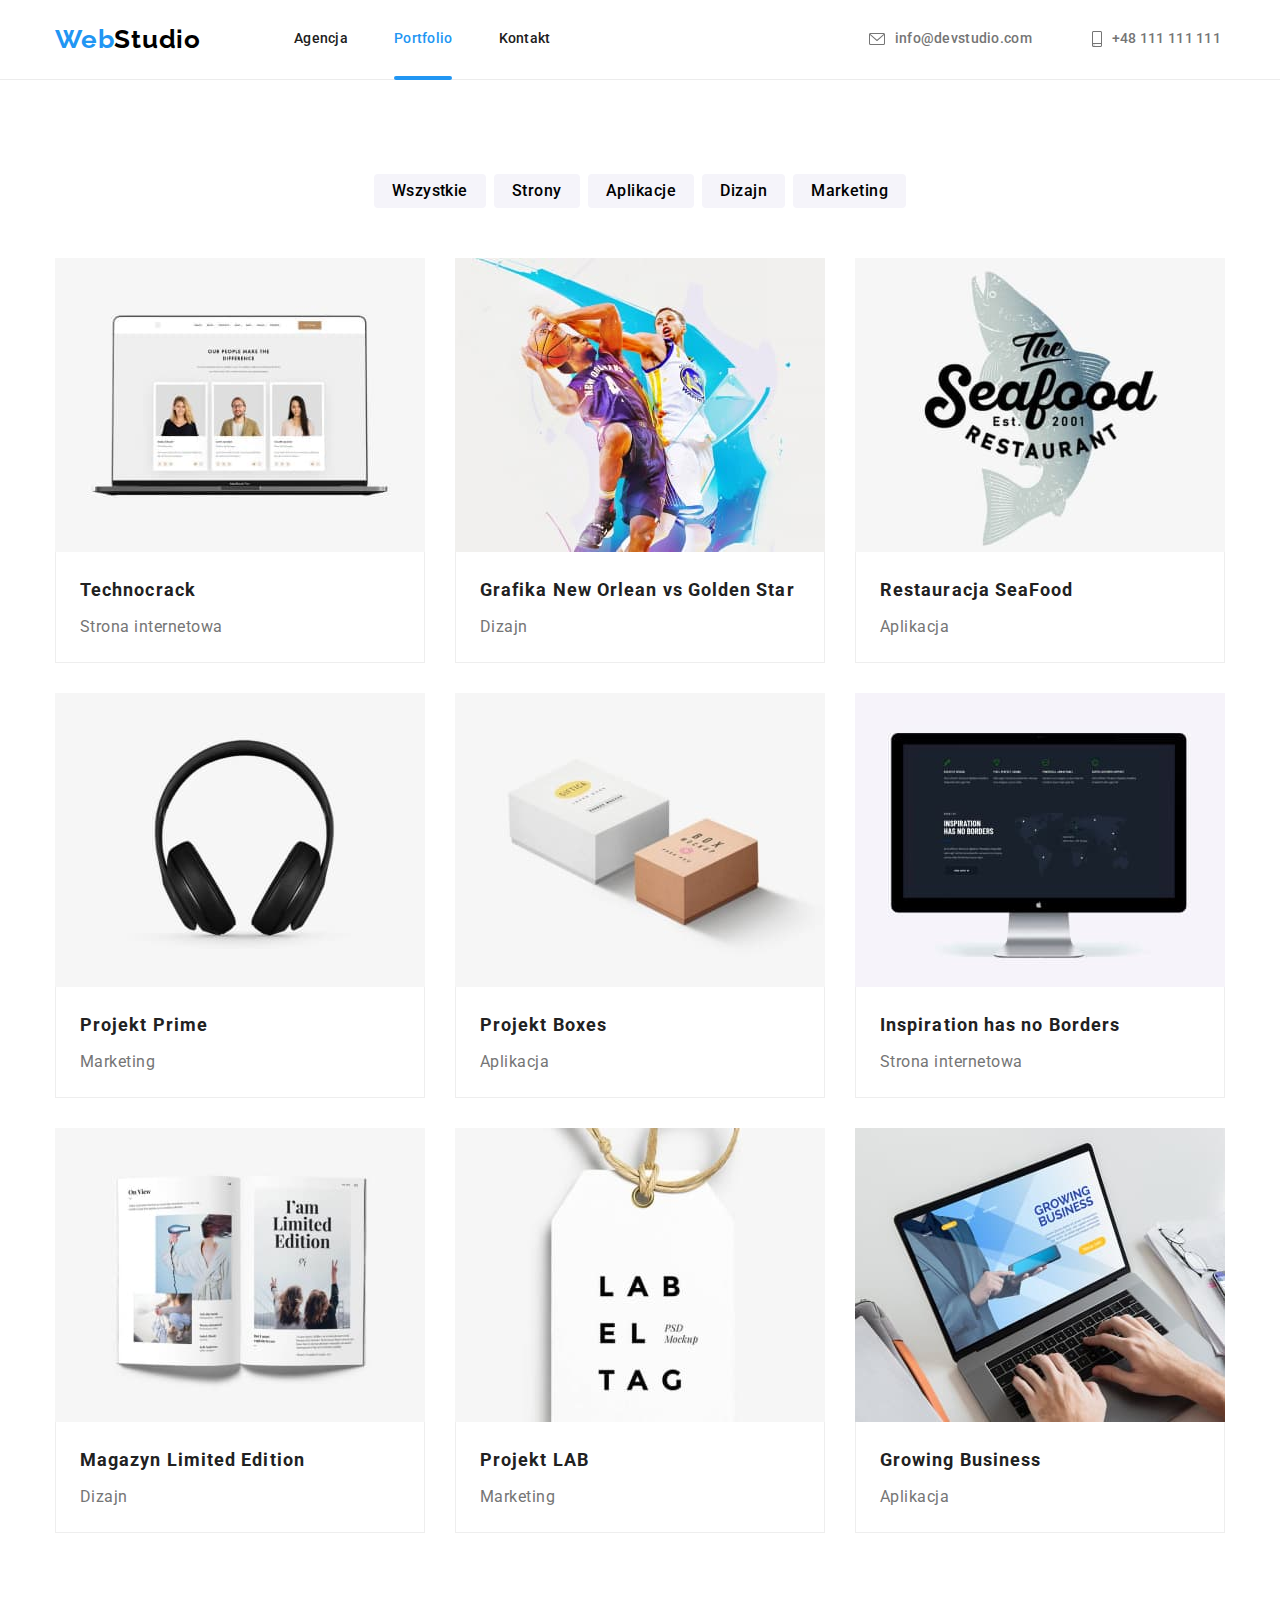
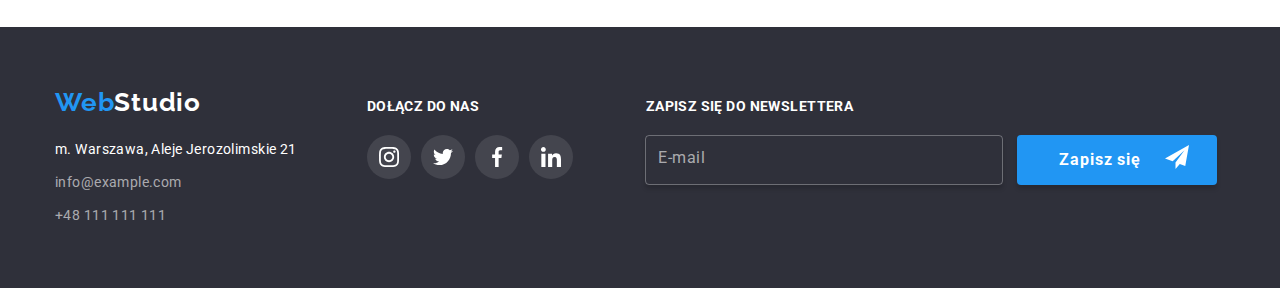
==== commit de092c74: "sass" ====
--- a/portfolio.html
+++ b/portfolio.html
@@ -7,7 +7,7 @@
       rel="stylesheet"
       href="https://cdnjs.cloudflare.com/ajax/libs/modern-normalize/1.0.0/modern-normalize.min.css"
     />
-    <link rel="stylesheet" type="text/css" href="./css/style.css" />
+    <link rel="stylesheet" type="text/css" href="./css/main.min.css" />
     <link rel="preconnect" href="https://fonts.googleapis.com" />
     <link rel="preconnect" href="https://fonts.gstatic.com" crossorigin />
     <link
--- a/css/main.min.css
+++ b/css/main.min.css
@@ -0,0 +1 @@
+.is-hidden{visibility:hidden;opacity:0;pointer-events:none}.body{font-family:"Roboto",sans-serif;font-size:14px;font-weight:400;background-color:#e5e5e5;color:#212121;line-height:1.14;max-width:1600px;margin:0 auto;box-shadow:0px 4px 4px rgba(0,0,0,.25),0px 4px 4px rgba(0,0,0,.25)}.section{padding-top:94px;padding-bottom:94px}.section__heading{padding-bottom:50px;font-weight:700;font-size:36px;line-height:1.16;letter-spacing:.03em;text-align:center}.section__list{display:flex;gap:30px}.container{max-width:1200px;padding:0 15px;margin:auto}.logo{display:flex;justify-self:flex-start;font-family:"Raleway",sans-serif;font-weight:700;font-size:26px;line-height:1.19;letter-spacing:.03em;text-decoration:none;cursor:pointer}.logo__highlight{color:#2196f3}.text{margin:0 0;padding:0 0}.link{text-decoration:none;color:inherit;transition:color 250ms;transition-timing-function:cubic-bezier(0.4, 0, 0.2, 1)}.link:hover,.link:focus{color:#2196f3}.link:active,.link:visited{color:initial}.list{list-style:none;margin:0 0;padding:0 0}.button{display:block;font-family:"Roboto",sans-serif;font-size:16px;text-align:center;border-radius:4px;border:none;cursor:pointer;box-shadow:0px 4px 4px rgba(0,0,0,.15)}.checkbox__mark{position:absolute;display:block;width:16px;height:15px;left:-22px;top:3px;border-radius:2px;transition:background-color 250ms;transition-timing-function:cubic-bezier(0.4, 0, 0.2, 1)}.checkbox__check{width:13px;height:10px;position:absolute;top:3px;left:1px}.checkbox__input{display:block;position:absolute;cursor:pointer;left:-22px;top:3px;width:16px;height:15px;border:2px #212121 solid;border-radius:2px}.checkbox__input--hidden{-moz-appearance:none;-webkit-appearance:none;appearance:none}.checkbox .checkbox__input:checked~.checkbox__mark{background-color:#2196f3}.header{padding:24px;background-color:#fff;border-bottom:1px solid #ececec;position:relative}.header__wrapper{display:flex;align-items:center;justify-content:space-between;padding-right:2px}.header .logo{color:#000}.header .navigation__highlight::after{content:"";display:block;background-color:#2196f3;width:53px;height:4px;border:1px;border-radius:2px;position:absolute;bottom:-1px}.header-portfolio .navigation__highlight::after{content:"";display:block;background-color:#2196f3;width:58px;height:4px;border:1px;border-radius:2px;position:absolute;bottom:-1px}.navigation{display:flex;flex-grow:2}.navigation__list{display:flex;padding-left:93px;gap:46px}.navigation__highlight{color:#2196f3}.navigation__link{font-weight:500;letter-spacing:.02em}.navigation__link:hover,.navigation__link:focus{color:#2196f3}.contacts{display:flex;justify-self:flex-end;align-items:center}.contacts__list{display:flex;gap:50px;padding-right:2px}.contacts__link{display:flex;align-items:center;font-weight:500;letter-spacing:.02em;color:#757575}.contacts__icon{display:inline-block;height:16px;fill:#757575}.contacts__icon-phone{width:30px}.contacts__icon-mail{width:36px}.contacts__element:hover,.contacts__element:focus{fill:#2196f3}.main{background-color:#fff}.introduction{background-color:#2f303a;background-image:linear-gradient(rgba(47, 48, 58, 0.4), rgba(47, 48, 58, 0.4)),url("../images/backgroundimage.jpg");background-size:cover;background-clip:padding-box;width:100%;height:100%;background-position:center;padding:200px}.introduction__heading{margin:0 auto;max-width:696px;font-weight:900;font-size:44px;line-height:1.36;text-align:center;letter-spacing:.06em;text-transform:uppercase;color:#fff;padding-bottom:30px}.introduction__button{margin:0 auto;width:200px;height:50px;font-weight:700;line-height:1.88;letter-spacing:.06em;color:#fff;background-color:#2196f3}.description{padding-bottom:0px}.description__list{display:flex;justify-items:center;gap:30px}.description__decoration{display:flex;width:270px;height:120px;background-color:#f5f4fa;border-radius:4px;justify-content:space-around;align-items:center}.description__heading{font-weight:700;text-transform:uppercase;padding-bottom:10px;padding-top:30px}.description__paragraf{line-height:1.71;letter-spacing:.03em;color:#757575}.description__icon{width:70px;height:70px}.clients__element{border:1px solid #afb1b8;border-radius:4px;width:170px;height:92px;transition:fill 250ms,border-color 250ms;transition-timing-function:cubic-bezier(0.4, 0, 0.2, 1)}.clients__list{flex-wrap:nowrap;justify-content:center}.clients__logo{width:100%;height:100%;fill:#afb1b8;transition:fill 250ms,border-color 250ms;transition-timing-function:cubic-bezier(0.4, 0, 0.2, 1)}.clients__logo:hover,.clients__logo:focus,.clients__element:hover,.clients__element:focus{fill:#2196f3;border-color:#2196f3}.team{background-color:#f5f4fa}.team__heading{padding-top:30px;padding-bottom:10px;font-weight:500;font-size:16px;line-height:1.18;letter-spacing:.03em;text-align:center}.team__description{padding-bottom:16px;font-size:16px;line-height:1.18;letter-spacing:.03em;text-align:center;color:#757575}.team__list{justify-content:center;padding-bottom:30px}.team__member{background-color:#fff;box-shadow:0px 1px 3px rgba(0,0,0,.12),0px 1px 1px rgba(0,0,0,.14),0px 2px 1px rgba(0,0,0,.2);border-radius:0px 0px 4px 4px}.team__figure{display:block;width:100%;margin:0 0}.team__member{background-color:#fff;box-shadow:0px 1px 3px rgba(0,0,0,.12),0px 1px 1px rgba(0,0,0,.14),0px 2px 1px rgba(0,0,0,.2);border-radius:0px 0px 4px 4px}.team__figure{display:block;width:100%;margin:0 0}.workspace__element{position:relative}.workspace__image{display:block}.workspace__overlay{display:block;position:absolute;width:370px;height:70px;padding-block:27px;background-color:rgba(47,48,58,.8);bottom:0}.workspace__paragraph{font-weight:700;text-align:center;letter-spacing:.03em;text-transform:uppercase;color:#fff}.project{padding-top:50px}.project__list{flex-basis:auto;display:flex;flex-wrap:wrap;gap:30px;padding:0}.project__description{max-width:370px;background-color:#fff;overflow:hidden;transition:box-shadow 250ms;transition-timing-function:cubic-bezier(0.4, 0, 0.2, 1)}.project__description:hover,.project__description:focus{box-shadow:0px 1px 1px rgba(0,0,0,.12),0px 4px 4px rgba(0,0,0,.06),1px 4px 6px rgba(0,0,0,.16);cursor:pointer}.project__figure{margin:0 0;display:block}.project__caption{border:1px solid #eee;border-top:none}.project__picture{display:block;width:100%}.project__name{font-weight:700;font-size:18px;line-height:2;letter-spacing:.06em;padding-left:24px;padding-top:20px;padding-bottom:4px}.project__type{font-size:16px;line-height:1.88;letter-spacing:.03em;color:#757575;padding-left:24px;padding-bottom:20px}.project__paragraph{font-size:18px;line-height:1.33;letter-spacing:.03em;color:#fff;padding:49px 5px 49px 24px}.project__wrapper{position:relative;overflow:hidden}.project__overlay{width:100%;height:100%;position:absolute;background-color:rgba(33,150,243,.9);transform:translateY(100%);will-change:transform;transition:transform 250ms;transition-timing-function:cubic-bezier(0.4, 0, 0.2, 1)}.project__description:hover .project__overlay{transform:translateY(-100%)}.media__heading{font-size:inherit;font-weight:700;letter-spacing:.03em;text-transform:uppercase;color:#fff;padding-top:12px;padding-bottom:20px;font-style:normal}.media__list{display:flex;gap:10px;flex-wrap:nowrap}.media__icon{width:44px;height:44px;border-radius:50%;transition:background-color 250ms;transition-timing-function:cubic-bezier(0.4, 0, 0.2, 1)}.media__footer{fill:#fff;background-color:rgba(255,255,255,.1)}.media__footer:hover,.media__footer:focus{background-color:#2196f3}.media__team{fill:#afb1b8}.media__team:hover,.media__team:focus{fill:#fff;background-color:#2196f3}.menu{padding-bottom:0px}.menu__list{display:flex;gap:8px;justify-content:center}.menu__button{background-color:#f5f4fa;font-weight:500;line-height:1.62;letter-spacing:.03em;padding:4px 18px;box-shadow:none;transition:box-shadow 250ms,color 250ms,border-color 250ms,background 250ms;transition-timing-function:cubic-bezier(0.4, 0, 0.2, 1)}.menu__button:hover,.menu_button:focus{background:#2196f3;color:#fff;box-shadow:0px 3px 1px rgba(0,0,0,.1),0px 1px 2px rgba(0,0,0,.08),0px 2px 2px rgba(0,0,0,.12)}.footer{background-color:#2f303a;padding-top:60px;padding-bottom:60px}.footer__wrapper{display:flex;gap:70px}.footer .logo{color:#fff;padding-bottom:20px}.address__list{font-style:normal;line-height:1.71;letter-spacing:.03em;color:#fff;display:flex;flex-direction:column;gap:9px}.address__link{color:rgba(255,255,255,.6)}.subscription{padding-top:48px}.subscription__button{width:200px;height:50px;background:#2196f3;color:#fff;font-weight:700;line-height:1.88;letter-spacing:.06em;position:relative;text-align:left;padding-left:42px}.subscription__icon{fill:#fff;width:24px;height:24px;position:absolute;right:28px}.subscription__input{background-color:#2f303a;border:none;outline:none;color:#fff;width:100%;height:100%}.subscription__input::-moz-placeholder{font-size:16px;line-height:1.25;letter-spacing:.03em;color:rgba(255,255,255,.6)}.subscription__input:-ms-input-placeholder{font-size:16px;line-height:1.25;letter-spacing:.03em;color:rgba(255,255,255,.6)}.subscription__input::placeholder{font-size:16px;line-height:1.25;letter-spacing:.03em;color:rgba(255,255,255,.6)}.subscription__form{display:flex;flex-wrap:nowrap;gap:12px}.subscription__fieldset{width:358px;height:50px;border:1px solid rgba(255,255,255,.3);border-radius:4px;position:relative;box-shadow:0px 4px 4px rgba(0,0,0,.15)}.subscription__label{font-size:inherit;font-weight:700;line-height:1.14;letter-spacing:.03em;text-transform:uppercase;color:#fff;position:absolute;top:-37px;left:0}.modal{display:flex;background:rgba(0,0,0,.2);position:fixed;left:0;right:0;top:0;bottom:0;transition:visibility,opacity;transition-duration:500ms;transition-timing-function:cubic-bezier(0.4, 0, 0.2, 1)}.modal__box{box-sizing:border-box;width:528px;height:581px;background-color:#fff;box-shadow:0px 1px 3px rgba(0,0,0,.12),0px 1px 1px rgba(0,0,0,.14),0px 2px 1px rgba(0,0,0,.2);border-radius:4px;cursor:initial;margin:auto;position:relative}.modal__closing{position:absolute;top:14px;right:14px;width:30px;height:30px;border-radius:50%;border:1px solid rgba(0,0,0,.1);background-color:#fff;cursor:pointer}.modal__x{fill:#000;width:11px;height:11px}.modal__form{width:100%;height:100%;display:flex;flex-direction:column;justify-content:space-between}.modal__legend{font-weight:700;font-size:20px;line-height:1.15;text-align:center;letter-spacing:.03em;margin-top:40px;margin-bottom:30px}.modal__label{font-size:12px;line-height:1.16;letter-spacing:.01em;color:#757575;position:absolute;top:-18px;left:0}.modal__input{width:100%;border:none;outline:none;font-size:12px;letter-spacing:.01em;line-height:1.16}.modal__input::-moz-placeholder{font-size:12px;line-height:1.16;letter-spacing:.01em;color:rgba(117,117,117,.5)}.modal__input:-ms-input-placeholder{font-size:12px;line-height:1.16;letter-spacing:.01em;color:rgba(117,117,117,.5)}.modal__input::placeholder{font-size:12px;line-height:1.16;letter-spacing:.01em;color:rgba(117,117,117,.5)}.modal__fieldset{display:flex;position:relative;width:448px;height:40px;border:1px solid rgba(33,33,33,.2);border-radius:4px;margin-bottom:28px;margin-left:40px;padding-left:12px;padding-block:10px;margin-top:0;will-change:bordercolor,fill;transition:fill 250ms,border-color 250ms;transition-timing-function:cubic-bezier(0.4, 0, 0.2, 1)}.modal__comment{width:448px;height:120px;resize:none;position:relative;border:1px solid rgba(33,33,33,.2);border-radius:4px;margin-bottom:20px;margin-left:40px;padding-left:16px;padding-block:11px;margin-top:0}.modal__link{color:#2196f3}.modal__icon{width:18px;height:18px;display:flex;align-self:center;margin-right:12px}.modal__submit{width:200px;height:50px;background:#2196f3;font-weight:700;line-height:1.88;letter-spacing:.06em;color:#fff;margin-left:164px;margin-bottom:40px;padding:0}.modal__fieldset:focus-within,.modal__comment:focus-within,.modal__fieldset:hover,.modal__comment:hover{border-color:#2196f3;fill:#2196f3}.modal__checkbox{margin-top:0;margin-bottom:30px;margin-left:77px;font-weight:400;font-size:14px;line-height:1.71;letter-spacing:.03em;color:#757575;position:relative}/*# sourceMappingURL=main.min.css.map */